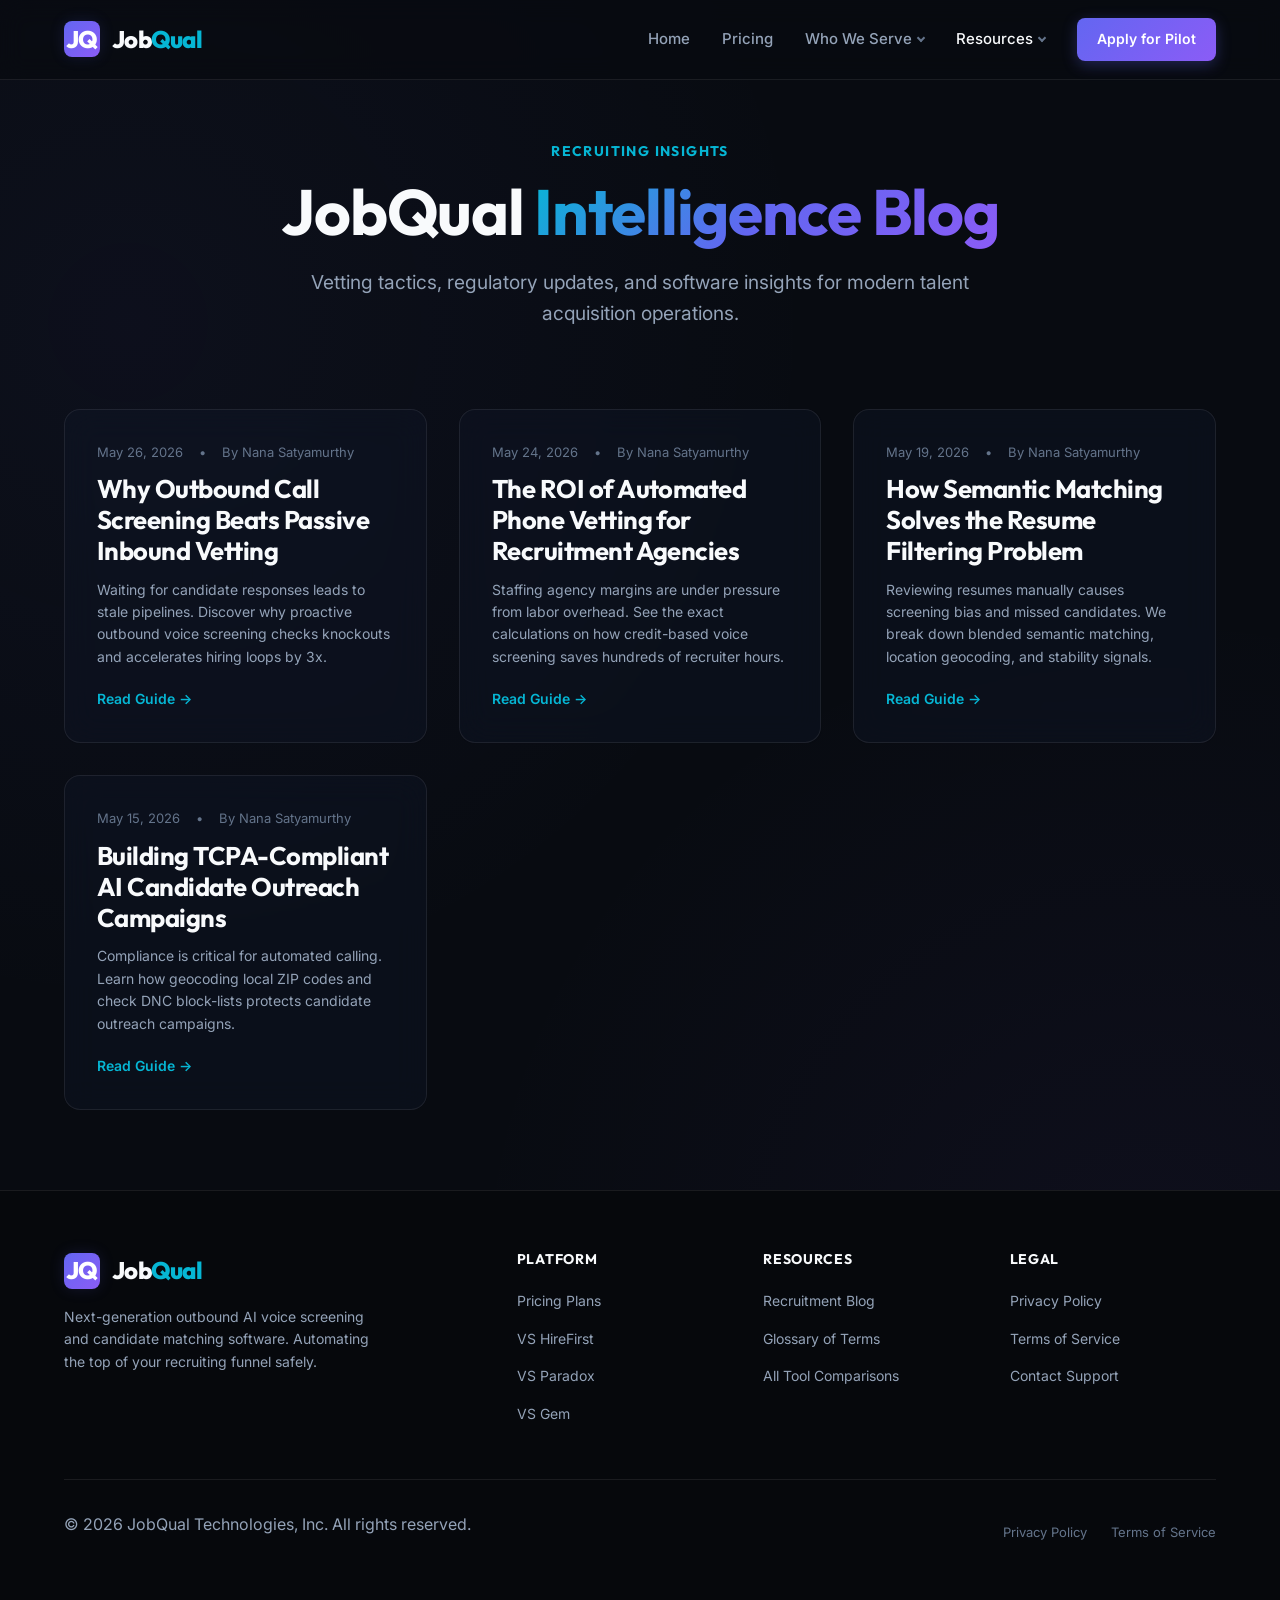
==== blog/index.html @ a3e8995c "Initial commit of JobQual landing page" ====
<!DOCTYPE html>
<html lang="en">
<head>
    <meta charset="UTF-8">
    <meta name="viewport" content="width=device-width, initial-scale=1.0">
    <title>AI Recruitment Blog & Guides | JobQual</title>
    <meta name="description" content="Guides and research on AI recruiting, outbound candidate phone screening, compliance rules, and automated integration methods.">
    <meta name="robots" content="index, follow">
    <link rel="canonical" href="https://jobqual.ai/blog/">
    <link rel="icon" type="image/png" href="/assets/favicon.png">
    <link rel="preconnect" href="https://fonts.googleapis.com">
    <link rel="preconnect" href="https://fonts.gstatic.com" crossorigin>
    <link rel="stylesheet" href="/assets/site.css">
</head>
<body>

<nav>
    <div class="container nav-content">
        <a href="/" class="nav-logo">
            <div class="logo-icon">JQ</div>
            <div class="logo-text">Job<span>Qual</span></div>
        </a>
        <input type="checkbox" id="nav-toggle" class="nav-toggle">
        <label for="nav-toggle" class="nav-toggle-label">
            <span></span>
            <span></span>
            <span></span>
        </label>
        <div class="nav-links">
            <a href="/" class="nav-link">Home</a>
            <a href="/pricing.html" class="nav-link">Pricing</a>
            <div class="nav-dropdown">
                <span class="nav-link dropdown-trigger">Who We Serve</span>
                <div class="dropdown-content">
                    <a href="/blog/the-roi-of-automated-phone-screening-for-recruiting-agencies.html">Recruiting Agencies</a>
                    <a href="/compare/jobqual-vs-hirefirst.html">Corporate Talent Acquisition</a>
                    <a href="/compare/jobqual-vs-gem.html">High-Growth Startups</a>
                </div>
            </div>
            <div class="nav-dropdown">
                <span class="nav-link active dropdown-trigger">Resources</span>
                <div class="dropdown-content">
                    <a href="/blog/">Blog & Guides</a>
                    <a href="/glossary/">Glossary</a>
                    <a href="/compare/">Compare Tools</a>
                </div>
            </div>
            <a href="/#pilot-cta" class="nav-cta">Apply for Pilot</a>
        </div>
    </div>
</nav>

<header class="page-hero">
    <div class="container">
        <div class="section-tag">Recruiting Insights</div>
        <h1>JobQual <span class="highlight">Intelligence Blog</span></h1>
        <p class="lede" style="margin: 16px auto 0 auto;">Vetting tactics, regulatory updates, and software insights for modern talent acquisition operations.</p>
    </div>
</header>

<section class="section" style="padding-top: 0;">
    <div class="container">
        <div class="blog-grid">
            <!-- Post 1 -->
            <div class="glass-panel blog-card">
                <div class="blog-meta">
                    <span>May 26, 2026</span>
                    <span>•</span>
                    <span>By Nana Satyamurthy</span>
                </div>
                <h3>Why Outbound Call Screening Beats Passive Inbound Vetting</h3>
                <p style="font-size: 14px; margin-bottom: 20px;">Waiting for candidate responses leads to stale pipelines. Discover why proactive outbound voice screening checks knockouts and accelerates hiring loops by 3x.</p>
                <a href="/blog/why-outbound-call-screening-beats-inbound-vetting.html" class="blog-read-more">Read Guide &rarr;</a>
            </div>

            <!-- Post 2 -->
            <div class="glass-panel blog-card">
                <div class="blog-meta">
                    <span>May 24, 2026</span>
                    <span>•</span>
                    <span>By Nana Satyamurthy</span>
                </div>
                <h3>The ROI of Automated Phone Vetting for Recruitment Agencies</h3>
                <p style="font-size: 14px; margin-bottom: 20px;">Staffing agency margins are under pressure from labor overhead. See the exact calculations on how credit-based voice screening saves hundreds of recruiter hours.</p>
                <a href="/blog/the-roi-of-automated-phone-screening-for-recruiting-agencies.html" class="blog-read-more">Read Guide &rarr;</a>
            </div>

            <!-- Post 3 -->
            <div class="glass-panel blog-card">
                <div class="blog-meta">
                    <span>May 19, 2026</span>
                    <span>•</span>
                    <span>By Nana Satyamurthy</span>
                </div>
                <h3>How Semantic Matching Solves the Resume Filtering Problem</h3>
                <p style="font-size: 14px; margin-bottom: 20px;">Reviewing resumes manually causes screening bias and missed candidates. We break down blended semantic matching, location geocoding, and stability signals.</p>
                <a href="/blog/how-semantic-matching-solves-the-resume-filtering-problem.html" class="blog-read-more">Read Guide &rarr;</a>
            </div>

            <!-- Post 4 -->
            <div class="glass-panel blog-card">
                <div class="blog-meta">
                    <span>May 15, 2026</span>
                    <span>•</span>
                    <span>By Nana Satyamurthy</span>
                </div>
                <h3>Building TCPA-Compliant AI Candidate Outreach Campaigns</h3>
                <p style="font-size: 14px; margin-bottom: 20px;">Compliance is critical for automated calling. Learn how geocoding local ZIP codes and check DNC block-lists protects candidate outreach campaigns.</p>
                <a href="/blog/building-tcpa-compliant-ai-outreach-campaigns.html" class="blog-read-more">Read Guide &rarr;</a>
            </div>
        </div>
    </div>
</section>

<!-- Footer -->
<footer class="site-footer">
    <div class="container">
        <div class="footer-grid">
            <div class="footer-logo-area">
                <a href="/" class="nav-logo">
                    <div class="logo-icon">JQ</div>
                    <div class="logo-text" style="color: var(--text-primary);">Job<span>Qual</span></div>
                </a>
                <p class="footer-desc">Next-generation outbound AI voice screening and candidate matching software. Automating the top of your recruiting funnel safely.</p>
            </div>
            <div class="footer-col">
                <h4>Platform</h4>
                <ul>
                    <li><a href="/pricing.html">Pricing Plans</a></li>
                    <li><a href="/compare/jobqual-vs-hirefirst.html">VS HireFirst</a></li>
                    <li><a href="/compare/jobqual-vs-paradox.html">VS Paradox</a></li>
                    <li><a href="/compare/jobqual-vs-gem.html">VS Gem</a></li>
                </ul>
            </div>
            <div class="footer-col">
                <h4>Resources</h4>
                <ul>
                    <li><a href="/blog/">Recruitment Blog</a></li>
                    <li><a href="/glossary/">Glossary of Terms</a></li>
                    <li><a href="/compare/">All Tool Comparisons</a></li>
                </ul>
            </div>
            <div class="footer-col">
                <h4>Legal</h4>
                <ul>
                    <li><a href="/privacy.html">Privacy Policy</a></li>
                    <li><a href="/terms.html">Terms of Service</a></li>
                    <li><a href="mailto:info@jobqual.ai">Contact Support</a></li>
                </ul>
            </div>
        </div>
        <div class="footer-bottom">
            <p>&copy; 2026 JobQual Technologies, Inc. All rights reserved.</p>
            <div class="footer-bottom-links">
                <a href="/privacy.html">Privacy Policy</a>
                <a href="/terms.html">Terms of Service</a>
            </div>
        </div>
    </div>
</footer>

<script src="/assets/site.js"></script>
</body>
</html>
---- assets/site.css ----
/* ==========================================================================
   JOBQUAL DESIGN SYSTEM & CORE STYLESHEET
   Aesthetics: Deep Obsidian, Cyber Purple/Indigo & Neon Teal Accents
   ========================================================================== */

@import url('https://fonts.googleapis.com/css2?family=Inter:wght@400;500;600&family=Outfit:wght@600;700;800&display=swap');

:root {
    /* Color Palette */
    --bg-obsidian: #080b11;
    --bg-obsidian-alt: #0e131f;
    --bg-card: rgba(17, 24, 39, 0.7);
    --bg-glass: rgba(15, 23, 42, 0.4);
    
    --accent-indigo: #6366f1;
    --accent-violet: #8b5cf6;
    --accent-teal: #06b6d4;
    --accent-pink: #ec4899;
    
    --accent-indigo-glow: rgba(99, 102, 241, 0.15);
    --accent-violet-glow: rgba(168, 85, 247, 0.15);
    --accent-teal-glow: rgba(6, 182, 212, 0.15);
    
    --text-primary: #f8fafc;
    --text-secondary: #94a3b8;
    --text-muted: #64748b;
    
    --border-glass: rgba(255, 255, 255, 0.08);
    --border-glow: rgba(139, 92, 246, 0.2);
    --border-glow-hover: rgba(6, 182, 212, 0.4);
    
    /* Fonts */
    --font-sans: 'Inter', -apple-system, BlinkMacSystemFont, 'Segoe UI', Roboto, sans-serif;
    --font-display: 'Outfit', sans-serif;
    
    /* Layout */
    --container-max: 1200px;
    --nav-height: 80px;
    --transition-smooth: all 0.3s cubic-bezier(0.4, 0, 0.2, 1);
}

/* Reset & Base */
*, *::before, *::after {
    box-sizing: border-box;
    margin: 0;
    padding: 0;
}

html {
    scroll-behavior: smooth;
    background-color: var(--bg-obsidian);
    color: var(--text-primary);
    font-family: var(--font-sans);
    line-height: 1.6;
    -webkit-font-smoothing: antialiased;
}

body {
    overflow-x: hidden;
    position: relative;
    background: radial-gradient(circle at 10% 20%, rgba(99, 102, 241, 0.05) 0%, transparent 40%),
                radial-gradient(circle at 90% 80%, rgba(139, 92, 246, 0.05) 0%, transparent 40%);
}

.container {
    width: 100%;
    max-width: var(--container-max);
    margin: 0 auto;
    padding: 0 24px;
}

/* Typography */
h1, h2, h3, h4, h5, h6 {
    font-family: var(--font-display);
    font-weight: 700;
    line-height: 1.2;
    letter-spacing: -0.02em;
    color: var(--text-primary);
}

h1 { font-size: clamp(2.5rem, 5vw, 4rem); }
h2 { font-size: clamp(2rem, 3.5vw, 2.75rem); margin-bottom: 24px; }
h3 { font-size: clamp(1.25rem, 2vw, 1.75rem); }

p {
    color: var(--text-secondary);
    font-size: 16px;
    margin-bottom: 16px;
}

a {
    color: inherit;
    text-decoration: none;
    transition: var(--transition-smooth);
}

.highlight {
    background: linear-gradient(135deg, var(--accent-teal) 0%, var(--accent-indigo) 50%, var(--accent-violet) 100%);
    -webkit-background-clip: text;
    -webkit-text-fill-color: transparent;
    display: inline-block;
}

.lede {
    font-size: clamp(1.1rem, 1.5vw, 1.35rem);
    color: var(--text-secondary);
    max-width: 700px;
    margin-bottom: 32px;
}

/* Glassmorphism Classes */
.glass-panel {
    background: var(--bg-glass);
    backdrop-filter: blur(16px);
    -webkit-backdrop-filter: blur(16px);
    border: 1px solid var(--border-glass);
    border-radius: 16px;
    padding: 32px;
    transition: var(--transition-smooth);
}

.glass-panel:hover {
    border-color: var(--border-glow);
    box-shadow: 0 10px 30px -10px var(--accent-violet-glow);
}

/* Header & Navigation */
nav {
    position: fixed;
    top: 0;
    left: 0;
    width: 100%;
    height: var(--nav-height);
    background: rgba(8, 11, 17, 0.7);
    backdrop-filter: blur(12px);
    -webkit-backdrop-filter: blur(12px);
    border-bottom: 1px solid var(--border-glass);
    z-index: 1000;
    transition: var(--transition-smooth);
}

nav.scrolled {
    height: 70px;
    background: rgba(8, 11, 17, 0.9);
}

.nav-content {
    display: flex;
    justify-content: space-between;
    align-items: center;
    height: 100%;
}

.nav-logo {
    display: flex;
    align-items: center;
    gap: 12px;
    font-family: var(--font-display);
    font-size: 24px;
    font-weight: 800;
    letter-spacing: -0.03em;
}

.logo-icon {
    width: 36px;
    height: 36px;
    background: linear-gradient(135deg, var(--accent-indigo) 0%, var(--accent-violet) 100%);
    border-radius: 8px;
    display: flex;
    align-items: center;
    justify-content: center;
    font-weight: 800;
    color: white;
    box-shadow: 0 0 15px var(--accent-indigo-glow);
}

.logo-text span {
    color: var(--accent-teal);
}

.nav-links {
    display: flex;
    align-items: center;
    gap: 32px;
}

.nav-link {
    font-size: 15px;
    font-weight: 500;
    color: var(--text-secondary);
}

.nav-link:hover, .nav-link.active {
    color: var(--text-primary);
}

.nav-dropdown {
    position: relative;
}

.dropdown-trigger {
    display: flex;
    align-items: center;
    gap: 6px;
    cursor: pointer;
}

.dropdown-trigger::after {
    content: '';
    display: inline-block;
    width: 6px;
    height: 6px;
    border-right: 2px solid var(--text-muted);
    border-bottom: 2px solid var(--text-muted);
    transform: rotate(45deg);
    margin-bottom: 3px;
    transition: var(--transition-smooth);
}

.nav-dropdown:hover .dropdown-trigger::after {
    transform: rotate(-135deg);
    margin-bottom: -1px;
}

.dropdown-content {
    position: absolute;
    top: calc(100% + 15px);
    left: 50%;
    transform: translateX(-50%) translateY(10px);
    width: 220px;
    background: var(--bg-obsidian-alt);
    border: 1px solid var(--border-glass);
    border-radius: 12px;
    padding: 8px;
    box-shadow: 0 10px 25px rgba(0,0,0,0.5);
    opacity: 0;
    pointer-events: none;
    transition: var(--transition-smooth);
}

.nav-dropdown:hover .dropdown-content {
    opacity: 1;
    pointer-events: auto;
    transform: translateX(-50%) translateY(0);
}

.dropdown-content a {
    display: block;
    padding: 10px 16px;
    font-size: 14px;
    color: var(--text-secondary);
    border-radius: 8px;
}

.dropdown-content a:hover {
    background: rgba(255,255,255,0.05);
    color: var(--text-primary);
}

.nav-cta {
    background: linear-gradient(135deg, var(--accent-indigo) 0%, var(--accent-violet) 100%);
    color: white;
    padding: 10px 20px;
    border-radius: 8px;
    font-weight: 600;
    font-size: 14px;
    box-shadow: 0 4px 15px rgba(99, 102, 241, 0.3);
}

.nav-cta:hover {
    box-shadow: 0 6px 20px rgba(99, 102, 241, 0.5);
    transform: translateY(-1px);
}

/* Mobile Hamburger Menu */
.nav-toggle {
    display: none;
}

.nav-toggle-label {
    display: none;
    flex-direction: column;
    justify-content: space-between;
    width: 24px;
    height: 18px;
    cursor: pointer;
    z-index: 1001;
}

.nav-toggle-label span {
    display: block;
    height: 2px;
    width: 100%;
    background-color: var(--text-primary);
    border-radius: 2px;
    transition: var(--transition-smooth);
}

/* Page Hero */
.page-hero {
    padding-top: calc(var(--nav-height) + 60px);
    padding-bottom: 80px;
    position: relative;
    text-align: center;
}

/* Buttons */
.btn {
    display: inline-flex;
    align-items: center;
    justify-content: center;
    padding: 14px 28px;
    font-weight: 600;
    font-size: 16px;
    border-radius: 8px;
    cursor: pointer;
    transition: var(--transition-smooth);
    border: none;
    outline: none;
}

.btn-primary {
    background: linear-gradient(135deg, var(--accent-indigo) 0%, var(--accent-violet) 100%);
    color: white;
    box-shadow: 0 4px 20px rgba(139, 92, 246, 0.35);
}

.btn-primary:hover {
    transform: translateY(-2px);
    box-shadow: 0 6px 25px rgba(139, 92, 246, 0.55);
}

.btn-secondary {
    background: var(--bg-glass);
    color: var(--text-primary);
    border: 1px solid var(--border-glass);
}

.btn-secondary:hover {
    background: rgba(255, 255, 255, 0.05);
    border-color: var(--text-secondary);
    transform: translateY(-2px);
}

/* Section Templates */
.section {
    padding: 80px 0;
    position: relative;
}

.section.alt {
    background-color: var(--bg-obsidian-alt);
}

.section-header {
    text-align: center;
    max-width: 700px;
    margin: 0 auto 56px auto;
}

.section-tag {
    font-family: var(--font-display);
    font-size: 14px;
    font-weight: 700;
    letter-spacing: 0.1em;
    text-transform: uppercase;
    color: var(--accent-teal);
    margin-bottom: 12px;
}

/* Feature Grid */
.grid-3 {
    display: grid;
    grid-template-columns: repeat(auto-fit, minmax(320px, 1fr));
    gap: 32px;
}

.feature-card {
    position: relative;
    overflow: hidden;
}

.feature-icon {
    width: 48px;
    height: 48px;
    background: rgba(99, 102, 241, 0.1);
    border: 1px solid rgba(99, 102, 241, 0.2);
    color: var(--accent-indigo);
    border-radius: 12px;
    display: flex;
    align-items: center;
    justify-content: center;
    font-size: 20px;
    margin-bottom: 24px;
}

.feature-card:hover .feature-icon {
    background: var(--accent-indigo);
    color: white;
    box-shadow: 0 0 15px var(--accent-indigo-glow);
}

/* Voice Wave Animation */
.voice-wave {
    display: flex;
    align-items: center;
    justify-content: center;
    gap: 4px;
    height: 60px;
    margin: 20px 0;
}

.wave-bar {
    width: 4px;
    height: 10px;
    background: linear-gradient(to top, var(--accent-teal) 0%, var(--accent-indigo) 100%);
    border-radius: 2px;
}

.voice-wave.active .wave-bar {
    animation: wavePulse 1.2s ease-in-out infinite alternate;
}

.voice-wave.active .wave-bar:nth-child(2) { animation-delay: 0.1s; }
.voice-wave.active .wave-bar:nth-child(3) { animation-delay: 0.25s; }
.voice-wave.active .wave-bar:nth-child(4) { animation-delay: 0.4s; }
.voice-wave.active .wave-bar:nth-child(5) { animation-delay: 0.15s; }
.voice-wave.active .wave-bar:nth-child(6) { animation-delay: 0.3s; }
.voice-wave.active .wave-bar:nth-child(7) { animation-delay: 0.5s; }
.voice-wave.active .wave-bar:nth-child(8) { animation-delay: 0.2s; }
.voice-wave.active .wave-bar:nth-child(9) { animation-delay: 0.35s; }
.voice-wave.active .wave-bar:nth-child(10) { animation-delay: 0.1s; }

@keyframes wavePulse {
    0% { height: 10px; }
    100% { height: 50px; }
}

/* Call Simulator Widget */
.call-simulator {
    max-width: 500px;
    margin: 40px auto 0 auto;
}

.simulator-header {
    display: flex;
    align-items: center;
    justify-content: space-between;
    border-bottom: 1px solid var(--border-glass);
    padding-bottom: 16px;
    margin-bottom: 20px;
}

.sim-status {
    display: flex;
    align-items: center;
    gap: 8px;
    font-size: 13px;
    font-weight: 500;
}

.status-dot {
    width: 8px;
    height: 8px;
    border-radius: 50%;
    background-color: var(--text-muted);
}

.status-dot.active {
    background-color: #10b981;
    box-shadow: 0 0 10px rgba(16, 185, 129, 0.7);
    animation: pulseGlow 1.5s infinite alternate;
}

@keyframes pulseGlow {
    0% { opacity: 0.5; }
    100% { opacity: 1; }
}

.sim-body {
    min-height: 180px;
    display: flex;
    flex-direction: column;
    justify-content: center;
}

.sim-dialogue {
    font-size: 15px;
    margin-bottom: 16px;
    padding: 12px 16px;
    border-radius: 12px;
    max-width: 85%;
    opacity: 0;
    transform: translateY(10px);
    transition: all 0.4s ease;
}

.sim-dialogue.visible {
    opacity: 1;
    transform: translateY(0);
}

.dialogue-agent {
    background: rgba(99, 102, 241, 0.15);
    border: 1px solid rgba(99, 102, 241, 0.25);
    align-self: flex-start;
}

.dialogue-candidate {
    background: rgba(255, 255, 255, 0.05);
    border: 1px solid var(--border-glass);
    align-self: flex-end;
}

.sim-scorecard-preview {
    margin-top: 20px;
    border-top: 1px dashed var(--border-glass);
    padding-top: 20px;
    opacity: 0;
    transition: all 0.5s ease;
}

.sim-scorecard-preview.visible {
    opacity: 1;
}

.scorecard-header {
    display: flex;
    justify-content: space-between;
    align-items: center;
    margin-bottom: 12px;
}

.fitment-score {
    font-family: var(--font-display);
    font-size: 24px;
    font-weight: 800;
    color: var(--accent-teal);
}

.recruiter-pill {
    font-size: 12px;
    padding: 4px 10px;
    border-radius: 20px;
    font-weight: 600;
}

.pill-qualified {
    background: rgba(16, 185, 129, 0.15);
    color: #10b981;
    border: 1px solid rgba(16, 185, 129, 0.3);
}

/* Recruiter Dashboard Preview Component */
.dashboard-preview {
    border-radius: 16px;
    border: 1px solid var(--border-glass);
    background: linear-gradient(185deg, rgba(15, 23, 42, 0.9) 0%, rgba(8, 11, 17, 0.95) 100%);
    box-shadow: 0 25px 50px -12px rgba(0, 0, 0, 0.8);
    overflow: hidden;
}

.dash-nav {
    background: rgba(255,255,255,0.02);
    padding: 16px 24px;
    border-bottom: 1px solid var(--border-glass);
    display: flex;
    align-items: center;
    justify-content: space-between;
}

.dash-title {
    font-size: 15px;
    font-weight: 600;
    display: flex;
    align-items: center;
    gap: 8px;
}

.dash-grid {
    display: grid;
    grid-template-columns: 320px 1fr;
}

.dash-sidebar {
    border-right: 1px solid var(--border-glass);
    padding: 20px;
    height: 480px;
    overflow-y: auto;
}

.candidate-item {
    padding: 12px;
    border-radius: 8px;
    margin-bottom: 12px;
    cursor: pointer;
    transition: var(--transition-smooth);
    border: 1px solid transparent;
}

.candidate-item.active {
    background: rgba(99, 102, 241, 0.1);
    border-color: rgba(99, 102, 241, 0.25);
}

.candidate-item:hover:not(.active) {
    background: rgba(255,255,255,0.02);
}

.candidate-meta {
    display: flex;
    justify-content: space-between;
    align-items: center;
    margin-top: 6px;
}

.dash-main {
    padding: 24px;
    height: 480px;
    overflow-y: auto;
}

.score-badge {
    width: 60px;
    height: 60px;
    border-radius: 50%;
    border: 4px solid var(--accent-indigo);
    display: flex;
    align-items: center;
    justify-content: center;
    font-family: var(--font-display);
    font-size: 18px;
    font-weight: 800;
}

.knockout-grid {
    display: grid;
    grid-template-columns: repeat(auto-fit, minmax(200px, 1fr));
    gap: 16px;
    margin-bottom: 24px;
}

.knockout-card {
    background: rgba(255,255,255,0.02);
    border: 1px solid var(--border-glass);
    border-radius: 8px;
    padding: 12px 16px;
    display: flex;
    align-items: center;
    gap: 12px;
}

.knockout-pass { color: #10b981; }
.knockout-fail { color: var(--accent-pink); }

/* Prose Table (GEO/SEO style) */
.prose-table {
    width: 100%;
    border-collapse: collapse;
    margin: 32px 0;
    font-size: 15px;
    text-align: left;
    border-radius: 12px;
    overflow: hidden;
    border: 1px solid var(--border-glass);
}

.prose-table th, .prose-table td {
    padding: 16px 20px;
    border-bottom: 1px solid var(--border-glass);
}

.prose-table th {
    background: rgba(255, 255, 255, 0.03);
    font-family: var(--font-display);
    font-weight: 700;
    color: var(--text-primary);
}

.prose-table tr:last-child td {
    border-bottom: none;
}

.prose-table tr:hover td {
    background: rgba(255, 255, 255, 0.01);
}

.prose-table td:nth-child(2) {
    font-weight: 600;
    color: var(--text-primary);
    background: rgba(99, 102, 241, 0.02);
}

/* TLDR Box */
.tldr {
    background: rgba(6, 182, 212, 0.05);
    border-left: 4px solid var(--accent-teal);
    border-radius: 0 12px 12px 0;
    padding: 24px;
    margin-bottom: 40px;
    font-size: 16px;
}

/* ROI Calculator Slider Component */
.roi-calculator {
    max-width: 600px;
    margin: 40px auto;
}

.calc-slider-group {
    margin-bottom: 32px;
}

.calc-label-group {
    display: flex;
    justify-content: space-between;
    font-size: 15px;
    font-weight: 600;
    margin-bottom: 12px;
}

.calc-slider {
    -webkit-appearance: none;
    appearance: none;
    width: 100%;
    height: 6px;
    background: var(--border-glass);
    border-radius: 3px;
    outline: none;
}

.calc-slider::-webkit-slider-thumb {
    -webkit-appearance: none;
    appearance: none;
    width: 20px;
    height: 20px;
    border-radius: 50%;
    background: var(--accent-teal);
    cursor: pointer;
    box-shadow: 0 0 10px var(--accent-teal);
    transition: var(--transition-smooth);
}

.calc-slider::-webkit-slider-thumb:hover {
    transform: scale(1.2);
}

.calc-results-grid {
    display: grid;
    grid-template-columns: 1fr 1fr;
    gap: 20px;
    margin-top: 24px;
}

.calc-result-box {
    background: rgba(255, 255, 255, 0.02);
    border: 1px solid var(--border-glass);
    border-radius: 12px;
    padding: 20px;
    text-align: center;
}

.result-val {
    font-family: var(--font-display);
    font-size: 32px;
    font-weight: 800;
    color: var(--accent-indigo);
    margin-bottom: 4px;
}

/* Pricing Cards */
.pricing-grid {
    display: grid;
    grid-template-columns: repeat(auto-fit, minmax(320px, 1fr));
    gap: 32px;
    margin-bottom: 56px;
}

.pricing-card {
    position: relative;
    overflow: hidden;
}

.pricing-card.featured {
    border-color: var(--accent-indigo);
    box-shadow: 0 15px 35px -10px var(--accent-indigo-glow);
}

.card-badge {
    position: absolute;
    top: 15px;
    right: -30px;
    background: linear-gradient(135deg, var(--accent-teal) 0%, var(--accent-indigo) 100%);
    color: white;
    font-size: 11px;
    font-weight: 700;
    padding: 6px 36px;
    transform: rotate(45deg);
    text-transform: uppercase;
}

.plan-name {
    font-size: 20px;
    margin-bottom: 12px;
}

.plan-price {
    font-family: var(--font-display);
    font-size: 48px;
    font-weight: 800;
    color: var(--text-primary);
    margin-bottom: 24px;
    display: flex;
    align-items: baseline;
}

.plan-price span {
    font-size: 16px;
    font-weight: 400;
    color: var(--text-secondary);
    margin-left: 4px;
}

.plan-features {
    list-style: none;
    margin-top: 32px;
    border-top: 1px solid var(--border-glass);
    padding-top: 24px;
}

.plan-features li {
    font-size: 15px;
    color: var(--text-secondary);
    margin-bottom: 12px;
    display: flex;
    align-items: center;
    gap: 10px;
}

.plan-features li::before {
    content: '\2713';
    color: var(--accent-teal);
    font-weight: bold;
}

/* CTA Area */
.cta-section {
    text-align: center;
    padding: 100px 0;
    background: linear-gradient(180deg, transparent 0%, var(--bg-obsidian-alt) 100%);
}

.cta-box {
    max-width: 800px;
    margin: 0 auto;
}

/* Forms & Pilot Form */
.pilot-form {
    max-width: 600px;
    margin: 0 auto;
}

.form-group {
    margin-bottom: 24px;
    text-align: left;
}

.form-row {
    display: grid;
    grid-template-columns: 1fr 1fr;
    gap: 20px;
}

.form-label {
    display: block;
    font-size: 14px;
    font-weight: 600;
    margin-bottom: 8px;
    color: var(--text-primary);
}

.form-input {
    width: 100%;
    padding: 14px 18px;
    background: rgba(255,255,255,0.03);
    border: 1px solid var(--border-glass);
    border-radius: 8px;
    color: var(--text-primary);
    font-family: var(--font-sans);
    font-size: 15px;
    transition: var(--transition-smooth);
}

.form-input:focus {
    outline: none;
    border-color: var(--accent-indigo);
    background: rgba(255,255,255,0.05);
    box-shadow: 0 0 10px var(--accent-indigo-glow);
}

.form-checkbox-group {
    display: flex;
    flex-direction: column;
    gap: 12px;
    margin-top: 8px;
}

.checkbox-label {
    display: flex;
    align-items: flex-start;
    gap: 12px;
    font-size: 14px;
    color: var(--text-secondary);
    cursor: pointer;
}

.checkbox-label input {
    margin-top: 4px;
    accent-color: var(--accent-indigo);
}

/* FAQ Details/Summary Component */
.faq-list {
    max-width: 800px;
    margin: 0 auto;
}

.faq-list details {
    background: var(--bg-glass);
    border: 1px solid var(--border-glass);
    border-radius: 12px;
    margin-bottom: 16px;
    overflow: hidden;
    transition: var(--transition-smooth);
}

.faq-list details[open] {
    border-color: var(--border-glow);
}

.faq-list summary {
    padding: 20px 24px;
    font-family: var(--font-display);
    font-size: 18px;
    font-weight: 700;
    cursor: pointer;
    list-style: none;
    display: flex;
    justify-content: space-between;
    align-items: center;
}

.faq-list summary::-webkit-details-marker {
    display: none;
}

.faq-list summary::after {
    content: '+';
    font-size: 24px;
    font-weight: 400;
    color: var(--text-muted);
    transition: var(--transition-smooth);
}

.faq-list details[open] summary::after {
    transform: rotate(45deg);
    color: var(--accent-teal);
}

.faq-list details p {
    padding: 0 24px 20px 24px;
    color: var(--text-secondary);
}

/* Glossary Hub & Item Lists */
.glossary-hub-grid {
    display: grid;
    grid-template-columns: repeat(auto-fill, minmax(280px, 1fr));
    gap: 20px;
    margin-top: 40px;
}

.glossary-card {
    padding: 24px;
}

.glossary-card h3 {
    margin-bottom: 8px;
}

/* Blog List styles */
.blog-grid {
    display: grid;
    grid-template-columns: repeat(auto-fit, minmax(320px, 1fr));
    gap: 32px;
}

.blog-card {
    display: flex;
    flex-direction: column;
    height: 100%;
}

.blog-meta {
    display: flex;
    gap: 16px;
    font-size: 13px;
    color: var(--text-muted);
    margin-bottom: 12px;
}

.blog-card h3 {
    margin-bottom: 12px;
}

.blog-read-more {
    margin-top: auto;
    display: inline-flex;
    align-items: center;
    gap: 6px;
    font-weight: 600;
    font-size: 14px;
    color: var(--accent-teal);
}

.blog-read-more:hover {
    color: var(--text-primary);
}

/* Footer */
.site-footer {
    border-top: 1px solid var(--border-glass);
    padding: 60px 0;
    background: #06080c;
}

.footer-grid {
    display: grid;
    grid-template-columns: 2fr 1fr 1fr 1fr;
    gap: 40px;
    margin-bottom: 40px;
}

.footer-logo-area {
    max-width: 320px;
}

.footer-desc {
    font-size: 14px;
    margin-top: 16px;
}

.footer-col h4 {
    font-size: 14px;
    font-weight: 700;
    text-transform: uppercase;
    letter-spacing: 0.05em;
    color: var(--text-primary);
    margin-bottom: 20px;
}

.footer-col ul {
    list-style: none;
}

.footer-col ul li {
    margin-bottom: 12px;
}

.footer-col ul li a {
    font-size: 14px;
    color: var(--text-secondary);
}

.footer-col ul li a:hover {
    color: var(--text-primary);
}

.footer-bottom {
    border-top: 1px solid var(--border-glass);
    padding-top: 32px;
    display: flex;
    justify-content: space-between;
    align-items: center;
    font-size: 13px;
    color: var(--text-muted);
}

.footer-bottom-links {
    display: flex;
    gap: 24px;
}

/* Responsive Overrides */
@media (max-width: 992px) {
    .footer-grid {
        grid-template-columns: 1fr 1fr;
    }
    
    .dash-grid {
        grid-template-columns: 1fr;
    }
    
    .dash-sidebar {
        height: 200px;
        border-right: none;
        border-bottom: 1px solid var(--border-glass);
    }
    
    .dash-main {
        height: 380px;
    }
}

@media (max-width: 768px) {
    :root {
        --nav-height: 70px;
    }
    
    nav {
        background: var(--bg-obsidian);
    }
    
    .nav-toggle-label {
        display: flex;
    }
    
    .nav-links {
        position: fixed;
        top: var(--nav-height);
        left: 0;
        width: 100%;
        height: calc(100vh - var(--nav-height));
        background: var(--bg-obsidian);
        border-top: 1px solid var(--border-glass);
        flex-direction: column;
        align-items: flex-start;
        padding: 40px;
        gap: 24px;
        transform: translateX(-100%);
        transition: var(--transition-smooth);
        overflow-y: auto;
    }
    
    .nav-links .nav-cta {
        width: 100%;
        text-align: center;
        margin-top: 16px;
    }
    
    .nav-toggle:checked ~ .nav-links {
        transform: translateX(0);
    }
    
    .nav-toggle:checked ~ .nav-toggle-label span:nth-child(1) {
        transform: translateY(8px) rotate(45deg);
    }
    
    .nav-toggle:checked ~ .nav-toggle-label span:nth-child(2) {
        opacity: 0;
    }
    
    .nav-toggle:checked ~ .nav-toggle-label span:nth-child(3) {
        transform: translateY(-8px) rotate(-45deg);
    }
    
    .nav-dropdown .dropdown-content {
        position: static;
        transform: none;
        width: 100%;
        opacity: 1;
        pointer-events: auto;
        box-shadow: none;
        border: none;
        background: transparent;
        padding-left: 16px;
        margin-top: 8px;
    }
    
    .nav-dropdown:hover .dropdown-content {
        transform: none;
    }
    
    .form-row {
        grid-template-columns: 1fr;
        gap: 0;
    }
    
    .footer-grid {
        grid-template-columns: 1fr;
        gap: 32px;
    }
    
    .calc-results-grid {
        grid-template-columns: 1fr;
    }
}
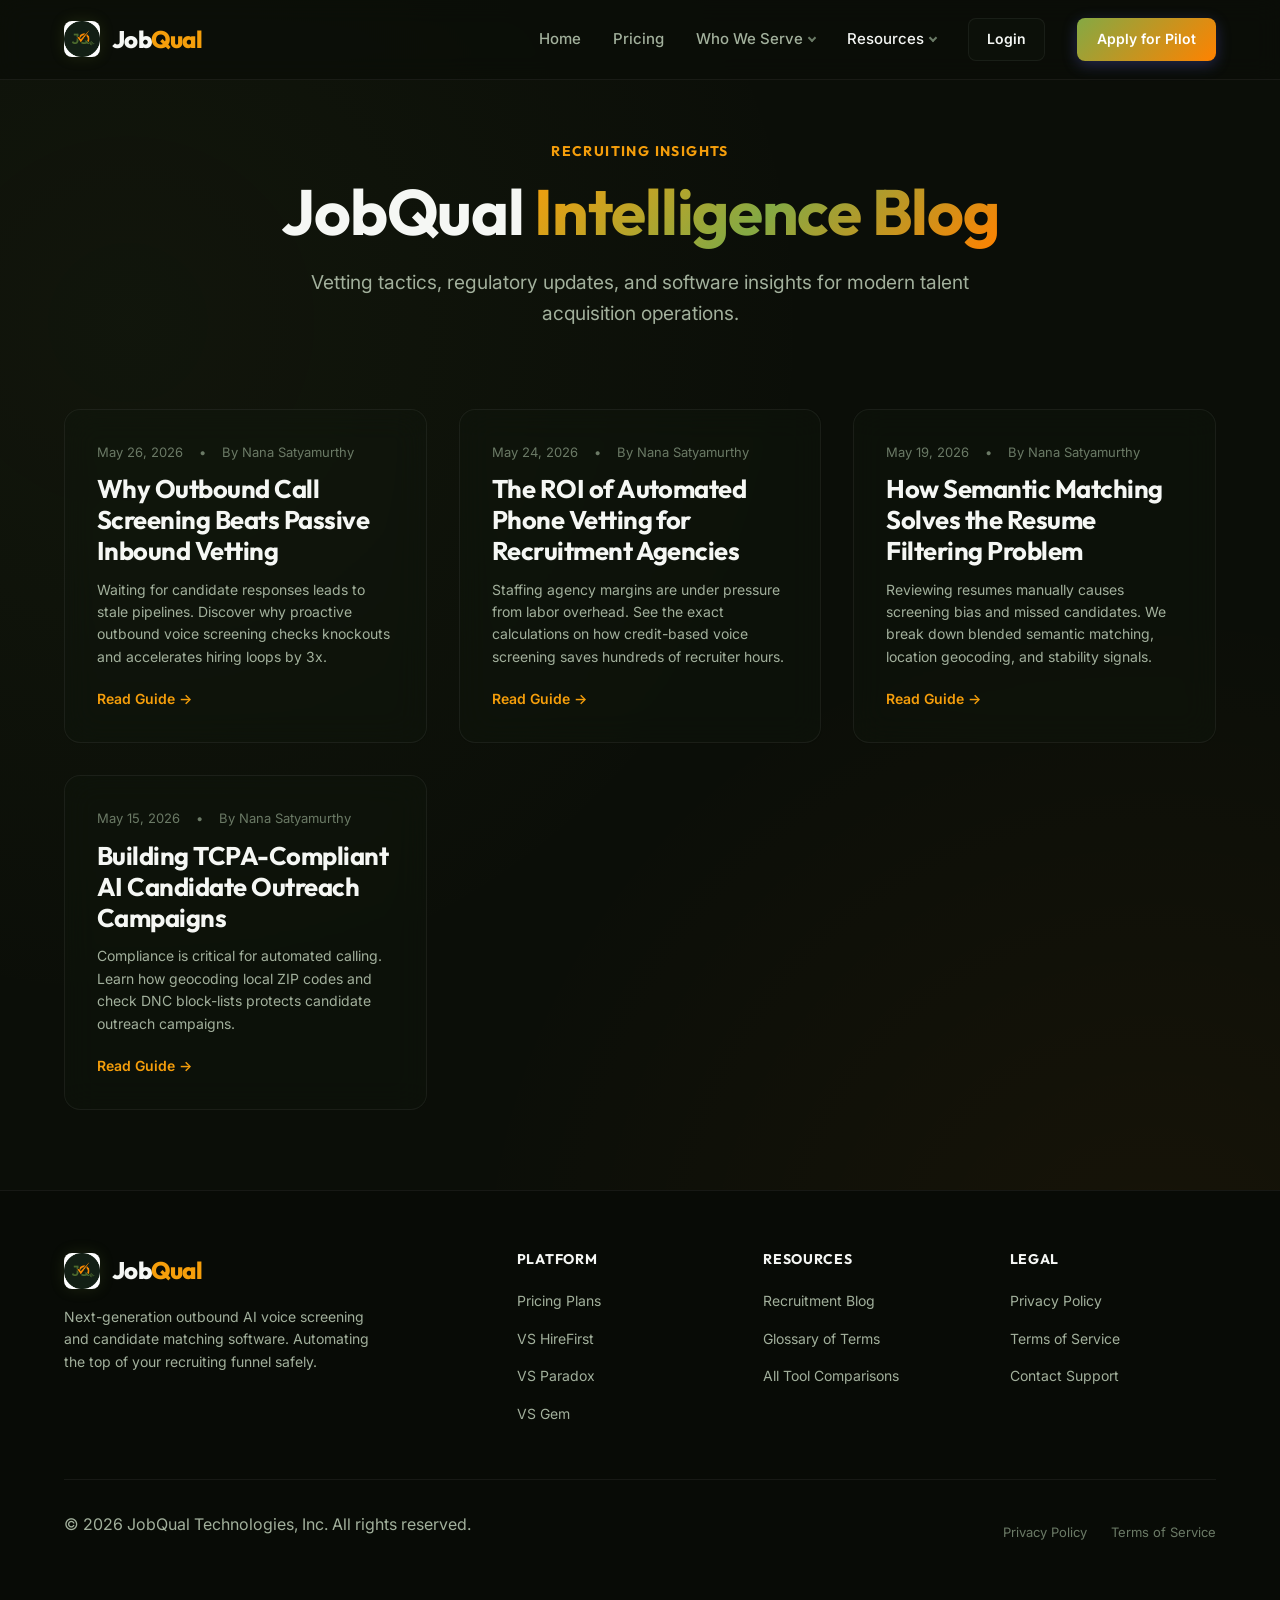
==== commit c9525181: "Add Login button to navigation bar and fix dropdown hover behavior" ====
--- a/blog/index.html
+++ b/blog/index.html
@@ -45,6 +45,7 @@
                     <a href="/compare/">Compare Tools</a>
                 </div>
             </div>
+            <a href="https://dash.jobqual.com" class="nav-login">Login</a>
             <a href="/#pilot-cta" class="nav-cta">Apply for Pilot</a>
         </div>
     </div>
--- a/assets/site.css
+++ b/assets/site.css
@@ -1,33 +1,33 @@
 /* ==========================================================================
    JOBQUAL DESIGN SYSTEM & CORE STYLESHEET
-   Aesthetics: Deep Obsidian, Cyber Purple/Indigo & Neon Teal Accents
+   Aesthetics: Modern Olive Green, Vols Orange & warm Gold Accents
    ========================================================================== */
 
 @import url('https://fonts.googleapis.com/css2?family=Inter:wght@400;500;600&family=Outfit:wght@600;700;800&display=swap');
 
 :root {
     /* Color Palette */
-    --bg-obsidian: #080b11;
-    --bg-obsidian-alt: #0e131f;
-    --bg-card: rgba(17, 24, 39, 0.7);
-    --bg-glass: rgba(15, 23, 42, 0.4);
-    
-    --accent-indigo: #6366f1;
-    --accent-violet: #8b5cf6;
-    --accent-teal: #06b6d4;
-    --accent-pink: #ec4899;
-    
-    --accent-indigo-glow: rgba(99, 102, 241, 0.15);
-    --accent-violet-glow: rgba(168, 85, 247, 0.15);
-    --accent-teal-glow: rgba(6, 182, 212, 0.15);
-    
-    --text-primary: #f8fafc;
-    --text-secondary: #94a3b8;
-    --text-muted: #64748b;
-    
-    --border-glass: rgba(255, 255, 255, 0.08);
-    --border-glow: rgba(139, 92, 246, 0.2);
-    --border-glow-hover: rgba(6, 182, 212, 0.4);
+    --bg-obsidian: #0b0e08;
+    --bg-obsidian-alt: #11160c;
+    --bg-card: rgba(20, 27, 16, 0.7);
+    --bg-glass: rgba(17, 24, 14, 0.4);
+    
+    --accent-indigo: #84a944;   /* Olive Green as primary */
+    --accent-violet: #ff8200;   /* Vols Orange as secondary */
+    --accent-teal: #f59e0b;     /* warm Gold as tertiary */
+    --accent-pink: #ef4444;     /* Red/Crimson alert */
+    
+    --accent-indigo-glow: rgba(132, 169, 68, 0.15);
+    --accent-violet-glow: rgba(255, 130, 0, 0.15);
+    --accent-teal-glow: rgba(245, 158, 11, 0.15);
+    
+    --text-primary: #f5f7f4;    /* sage-tinted off-white */
+    --text-secondary: #a2b09c;  /* sage gray */
+    --text-muted: #6b7a66;      /* muted sage */
+    
+    --border-glass: rgba(255, 255, 255, 0.06);
+    --border-glow: rgba(132, 169, 68, 0.25);
+    --border-glow-hover: rgba(255, 130, 0, 0.4);
     
     /* Fonts */
     --font-sans: 'Inter', -apple-system, BlinkMacSystemFont, 'Segoe UI', Roboto, sans-serif;
@@ -58,8 +58,8 @@
 body {
     overflow-x: hidden;
     position: relative;
-    background: radial-gradient(circle at 10% 20%, rgba(99, 102, 241, 0.05) 0%, transparent 40%),
-                radial-gradient(circle at 90% 80%, rgba(139, 92, 246, 0.05) 0%, transparent 40%);
+    background: radial-gradient(circle at 10% 20%, rgba(132, 169, 68, 0.05) 0%, transparent 40%),
+                radial-gradient(circle at 90% 80%, rgba(255, 130, 0, 0.05) 0%, transparent 40%);
 }
 
 .container {
@@ -131,7 +131,7 @@
     left: 0;
     width: 100%;
     height: var(--nav-height);
-    background: rgba(8, 11, 17, 0.7);
+    background: rgba(11, 14, 8, 0.7);
     backdrop-filter: blur(12px);
     -webkit-backdrop-filter: blur(12px);
     border-bottom: 1px solid var(--border-glass);
@@ -141,7 +141,7 @@
 
 nav.scrolled {
     height: 70px;
-    background: rgba(8, 11, 17, 0.9);
+    background: rgba(11, 14, 8, 0.9);
 }
 
 .nav-content {
@@ -164,13 +164,14 @@
 .logo-icon {
     width: 36px;
     height: 36px;
-    background: linear-gradient(135deg, var(--accent-indigo) 0%, var(--accent-violet) 100%);
+    background: url('/assets/favicon.png') no-repeat center center;
+    background-size: cover;
     border-radius: 8px;
     display: flex;
     align-items: center;
     justify-content: center;
     font-weight: 800;
-    color: white;
+    color: transparent;
     box-shadow: 0 0 15px var(--accent-indigo-glow);
 }
 
@@ -244,6 +245,15 @@
     transform: translateX(-50%) translateY(0);
 }
 
+.dropdown-content::before {
+    content: '';
+    position: absolute;
+    top: -15px;
+    left: 0;
+    width: 100%;
+    height: 15px;
+}
+
 .dropdown-content a {
     display: block;
     padding: 10px 16px;
@@ -269,6 +279,27 @@
 
 .nav-cta:hover {
     box-shadow: 0 6px 20px rgba(99, 102, 241, 0.5);
+    transform: translateY(-1px);
+}
+
+.nav-login {
+    border: 1px solid var(--border-glass);
+    background: var(--bg-glass);
+    color: var(--text-primary);
+    padding: 9px 18px; /* Offset by 1px to match height of nav-cta with its border */
+    border-radius: 8px;
+    font-weight: 600;
+    font-size: 14px;
+    transition: var(--transition-smooth);
+    display: inline-flex;
+    align-items: center;
+    justify-content: center;
+}
+
+.nav-login:hover {
+    background: rgba(255, 255, 255, 0.05);
+    border-color: var(--text-secondary);
+    color: var(--text-primary);
     transform: translateY(-1px);
 }
 
@@ -1032,7 +1063,7 @@
 .site-footer {
     border-top: 1px solid var(--border-glass);
     padding: 60px 0;
-    background: #06080c;
+    background: #080b06;
 }
 
 .footer-grid {
@@ -1143,10 +1174,16 @@
         overflow-y: auto;
     }
     
+    .nav-links .nav-login {
+        width: 100%;
+        text-align: center;
+        margin-top: 16px;
+    }
+    
     .nav-links .nav-cta {
         width: 100%;
         text-align: center;
-        margin-top: 16px;
+        margin-top: 8px;
     }
     
     .nav-toggle:checked ~ .nav-links {
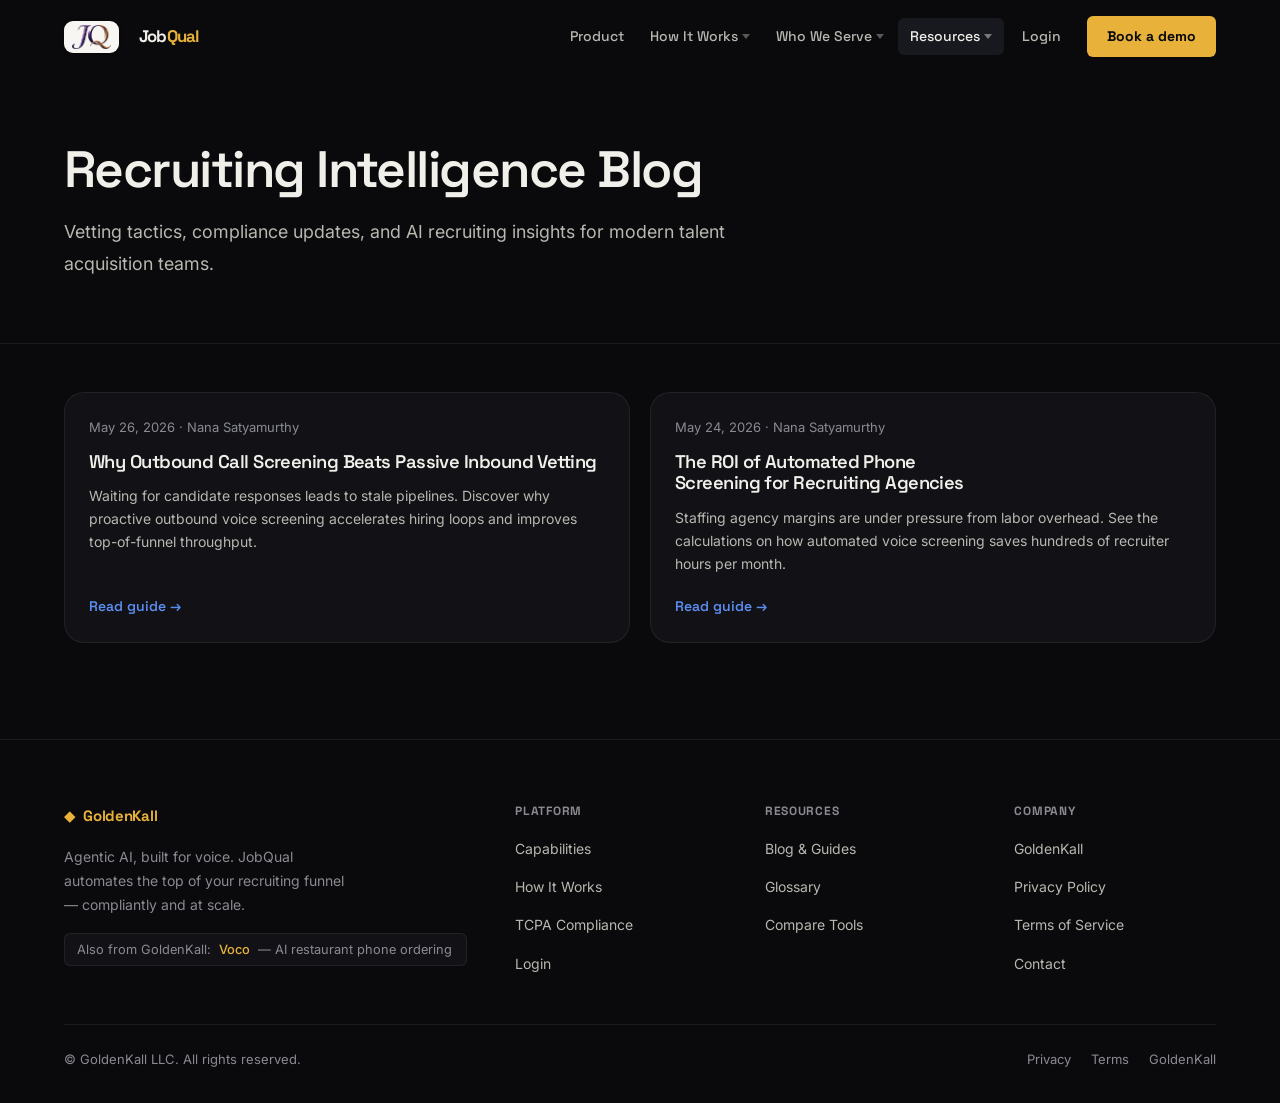
==== commit 9bdb90e4: "Rebuild on GoldenKall design system; re-canonicalize to jobqual.goldenkall.com, add logos, favicons," ====
--- a/blog/index.html
+++ b/blog/index.html
@@ -1,163 +1,136 @@
 <!DOCTYPE html>
 <html lang="en">
 <head>
-    <meta charset="UTF-8">
-    <meta name="viewport" content="width=device-width, initial-scale=1.0">
-    <title>AI Recruitment Blog & Guides | JobQual</title>
-    <meta name="description" content="Guides and research on AI recruiting, outbound candidate phone screening, compliance rules, and automated integration methods.">
-    <meta name="robots" content="index, follow">
-    <link rel="canonical" href="https://jobqual.ai/blog/">
-    <link rel="icon" type="image/png" href="/assets/favicon.png">
-    <link rel="preconnect" href="https://fonts.googleapis.com">
-    <link rel="preconnect" href="https://fonts.gstatic.com" crossorigin>
-    <link rel="stylesheet" href="/assets/site.css">
+  <meta charset="UTF-8">
+  <meta name="viewport" content="width=device-width, initial-scale=1.0">
+  <title>AI Recruitment Blog &amp; Guides | JobQual</title>
+  <meta name="description" content="Guides and research on AI recruiting, outbound candidate phone screening, TCPA compliance, and automated integration methods.">
+  <meta name="robots" content="index, follow">
+  <link rel="canonical" href="https://jobqual.goldenkall.com/blog/">
+  <link rel="icon" type="image/png" href="/assets/favicon.png">
+  <link rel="preconnect" href="https://fonts.googleapis.com">
+  <link rel="preconnect" href="https://fonts.gstatic.com" crossorigin>
+  <link rel="stylesheet" href="/assets/site.css">
 </head>
 <body>
 
 <nav>
-    <div class="container nav-content">
-        <a href="/" class="nav-logo">
-            <div class="logo-icon">JQ</div>
-            <div class="logo-text">Job<span>Qual</span></div>
-        </a>
-        <input type="checkbox" id="nav-toggle" class="nav-toggle">
-        <label for="nav-toggle" class="nav-toggle-label">
-            <span></span>
-            <span></span>
-            <span></span>
-        </label>
-        <div class="nav-links">
-            <a href="/" class="nav-link">Home</a>
-            <a href="/pricing.html" class="nav-link">Pricing</a>
-            <div class="nav-dropdown">
-                <span class="nav-link dropdown-trigger">Who We Serve</span>
-                <div class="dropdown-content">
-                    <a href="/blog/the-roi-of-automated-phone-screening-for-recruiting-agencies.html">Recruiting Agencies</a>
-                    <a href="/compare/jobqual-vs-hirefirst.html">Corporate Talent Acquisition</a>
-                    <a href="/compare/jobqual-vs-gem.html">High-Growth Startups</a>
-                </div>
-            </div>
-            <div class="nav-dropdown">
-                <span class="nav-link active dropdown-trigger">Resources</span>
-                <div class="dropdown-content">
-                    <a href="/blog/">Blog & Guides</a>
-                    <a href="/glossary/">Glossary</a>
-                    <a href="/compare/">Compare Tools</a>
-                </div>
-            </div>
-            <a href="https://dash.jobqual.com" class="nav-login">Login</a>
-            <a href="/#pilot-cta" class="nav-cta">Apply for Pilot</a>
+  <div class="container nav-content">
+    <a href="/" class="nav-logo" aria-label="JobQual home">
+      <span class="logo-plate"><img src="/assets/jobqual-logo.png" alt="" aria-hidden="true" class="logo-img"></span>
+      <span class="logo-wordmark">Job<span>Qual</span></span>
+    </a>
+    <input type="checkbox" id="nav-toggle" class="nav-toggle" aria-hidden="true">
+    <label for="nav-toggle" class="nav-toggle-label" aria-label="Toggle navigation">
+      <span></span><span></span><span></span>
+    </label>
+    <div class="nav-links" role="navigation" aria-label="Main navigation">
+      <a href="/" class="nav-link">Product</a>
+      <div class="nav-dropdown">
+        <span class="nav-link dropdown-trigger" role="button" tabindex="0">How It Works</span>
+        <div class="dropdown-content">
+          <a href="/#how-it-works">Screening Flow</a>
+          <a href="/#features">Platform Capabilities</a>
+          <a href="/#compliance">TCPA &amp; Compliance</a>
+          <a href="/#integrations">ATS Integrations</a>
         </div>
+      </div>
+      <div class="nav-dropdown">
+        <span class="nav-link dropdown-trigger" role="button" tabindex="0">Who We Serve</span>
+        <div class="dropdown-content">
+          <a href="/blog/the-roi-of-automated-phone-screening-for-recruiting-agencies.html">Recruiting Agencies</a>
+          <a href="/compare/jobqual-vs-hirefirst.html">Corporate Talent Acquisition</a>
+          <a href="/compare/jobqual-vs-gem.html">High-Growth Startups</a>
+        </div>
+      </div>
+      <div class="nav-dropdown">
+        <span class="nav-link active dropdown-trigger" role="button" tabindex="0">Resources</span>
+        <div class="dropdown-content">
+          <a href="/blog/">Blog &amp; Guides</a>
+          <a href="/glossary/">Glossary</a>
+          <a href="/compare/">Compare Tools</a>
+        </div>
+      </div>
+      <a href="https://dash.jobqual.com" class="nav-login" rel="noopener">Login</a>
+      <!-- CTA → booking page (Setmore/Google/MS Bookings) -->
+      <a class="nav-cta btn-primary" href="https://goldenkall.setmore.com/0YuCQah6zeVJgodzB4D7GRhqLPfy3jzr?step=time-slot&amp;products=6ee479b0-2fcf-444d-ae96-17ef5512af6e%7C5759dce2-b79f-469e-a543-d8b3f57ef985&amp;type=service&amp;staff=0YuCQah6zeVJgodzB4D7GRhqLPfy3jzr&amp;staffSelected=false" target="_blank" rel="noopener" data-placeholder="booking">Book a demo</a>
     </div>
+  </div>
 </nav>
 
 <header class="page-hero">
-    <div class="container">
-        <div class="section-tag">Recruiting Insights</div>
-        <h1>JobQual <span class="highlight">Intelligence Blog</span></h1>
-        <p class="lede" style="margin: 16px auto 0 auto;">Vetting tactics, regulatory updates, and software insights for modern talent acquisition operations.</p>
-    </div>
+  <div class="container">
+    <h1>Recruiting Intelligence Blog</h1>
+    <p class="lede" style="margin-top: 1rem;">Vetting tactics, compliance updates, and AI recruiting insights for modern talent acquisition teams.</p>
+  </div>
 </header>
 
-<section class="section" style="padding-top: 0;">
-    <div class="container">
-        <div class="blog-grid">
-            <!-- Post 1 -->
-            <div class="glass-panel blog-card">
-                <div class="blog-meta">
-                    <span>May 26, 2026</span>
-                    <span>•</span>
-                    <span>By Nana Satyamurthy</span>
-                </div>
-                <h3>Why Outbound Call Screening Beats Passive Inbound Vetting</h3>
-                <p style="font-size: 14px; margin-bottom: 20px;">Waiting for candidate responses leads to stale pipelines. Discover why proactive outbound voice screening checks knockouts and accelerates hiring loops by 3x.</p>
-                <a href="/blog/why-outbound-call-screening-beats-inbound-vetting.html" class="blog-read-more">Read Guide &rarr;</a>
-            </div>
+<section class="section" style="padding-top: var(--sp-12);">
+  <div class="container">
+    <div style="display: grid; grid-template-columns: repeat(auto-fit, minmax(300px, 1fr)); gap: var(--sp-5);">
 
-            <!-- Post 2 -->
-            <div class="glass-panel blog-card">
-                <div class="blog-meta">
-                    <span>May 24, 2026</span>
-                    <span>•</span>
-                    <span>By Nana Satyamurthy</span>
-                </div>
-                <h3>The ROI of Automated Phone Vetting for Recruitment Agencies</h3>
-                <p style="font-size: 14px; margin-bottom: 20px;">Staffing agency margins are under pressure from labor overhead. See the exact calculations on how credit-based voice screening saves hundreds of recruiter hours.</p>
-                <a href="/blog/the-roi-of-automated-phone-screening-for-recruiting-agencies.html" class="blog-read-more">Read Guide &rarr;</a>
-            </div>
+      <article style="padding: var(--sp-6); background: var(--surface-1); border: 1px solid var(--border); border-radius: var(--r-lg); transition: border-color var(--dur-mid); display: flex; flex-direction: column;">
+        <div style="font-size: 0.8125rem; color: var(--text-muted); margin-bottom: var(--sp-3);">May 26, 2026 · Nana Satyamurthy</div>
+        <h3 style="font-size: 1.15rem; margin-bottom: var(--sp-3);">Why Outbound Call Screening Beats Passive Inbound Vetting</h3>
+        <p style="font-size: 0.875rem; color: var(--text-secondary); line-height: 1.65; flex-grow: 1; margin-bottom: var(--sp-5);">Waiting for candidate responses leads to stale pipelines. Discover why proactive outbound voice screening accelerates hiring loops and improves top-of-funnel throughput.</p>
+        <a href="/blog/why-outbound-call-screening-beats-inbound-vetting.html" style="font-family: var(--font-head); font-size: 0.875rem; font-weight: 600; color: var(--jq);">Read guide →</a>
+      </article>
 
-            <!-- Post 3 -->
-            <div class="glass-panel blog-card">
-                <div class="blog-meta">
-                    <span>May 19, 2026</span>
-                    <span>•</span>
-                    <span>By Nana Satyamurthy</span>
-                </div>
-                <h3>How Semantic Matching Solves the Resume Filtering Problem</h3>
-                <p style="font-size: 14px; margin-bottom: 20px;">Reviewing resumes manually causes screening bias and missed candidates. We break down blended semantic matching, location geocoding, and stability signals.</p>
-                <a href="/blog/how-semantic-matching-solves-the-resume-filtering-problem.html" class="blog-read-more">Read Guide &rarr;</a>
-            </div>
+      <article style="padding: var(--sp-6); background: var(--surface-1); border: 1px solid var(--border); border-radius: var(--r-lg); transition: border-color var(--dur-mid); display: flex; flex-direction: column;">
+        <div style="font-size: 0.8125rem; color: var(--text-muted); margin-bottom: var(--sp-3);">May 24, 2026 · Nana Satyamurthy</div>
+        <h3 style="font-size: 1.15rem; margin-bottom: var(--sp-3);">The ROI of Automated Phone Screening for Recruiting Agencies</h3>
+        <p style="font-size: 0.875rem; color: var(--text-secondary); line-height: 1.65; flex-grow: 1; margin-bottom: var(--sp-5);">Staffing agency margins are under pressure from labor overhead. See the calculations on how automated voice screening saves hundreds of recruiter hours per month.</p>
+        <a href="/blog/the-roi-of-automated-phone-screening-for-recruiting-agencies.html" style="font-family: var(--font-head); font-size: 0.875rem; font-weight: 600; color: var(--jq);">Read guide →</a>
+      </article>
 
-            <!-- Post 4 -->
-            <div class="glass-panel blog-card">
-                <div class="blog-meta">
-                    <span>May 15, 2026</span>
-                    <span>•</span>
-                    <span>By Nana Satyamurthy</span>
-                </div>
-                <h3>Building TCPA-Compliant AI Candidate Outreach Campaigns</h3>
-                <p style="font-size: 14px; margin-bottom: 20px;">Compliance is critical for automated calling. Learn how geocoding local ZIP codes and check DNC block-lists protects candidate outreach campaigns.</p>
-                <a href="/blog/building-tcpa-compliant-ai-outreach-campaigns.html" class="blog-read-more">Read Guide &rarr;</a>
-            </div>
-        </div>
     </div>
+  </div>
 </section>
 
-<!-- Footer -->
 <footer class="site-footer">
-    <div class="container">
-        <div class="footer-grid">
-            <div class="footer-logo-area">
-                <a href="/" class="nav-logo">
-                    <div class="logo-icon">JQ</div>
-                    <div class="logo-text" style="color: var(--text-primary);">Job<span>Qual</span></div>
-                </a>
-                <p class="footer-desc">Next-generation outbound AI voice screening and candidate matching software. Automating the top of your recruiting funnel safely.</p>
-            </div>
-            <div class="footer-col">
-                <h4>Platform</h4>
-                <ul>
-                    <li><a href="/pricing.html">Pricing Plans</a></li>
-                    <li><a href="/compare/jobqual-vs-hirefirst.html">VS HireFirst</a></li>
-                    <li><a href="/compare/jobqual-vs-paradox.html">VS Paradox</a></li>
-                    <li><a href="/compare/jobqual-vs-gem.html">VS Gem</a></li>
-                </ul>
-            </div>
-            <div class="footer-col">
-                <h4>Resources</h4>
-                <ul>
-                    <li><a href="/blog/">Recruitment Blog</a></li>
-                    <li><a href="/glossary/">Glossary of Terms</a></li>
-                    <li><a href="/compare/">All Tool Comparisons</a></li>
-                </ul>
-            </div>
-            <div class="footer-col">
-                <h4>Legal</h4>
-                <ul>
-                    <li><a href="/privacy.html">Privacy Policy</a></li>
-                    <li><a href="/terms.html">Terms of Service</a></li>
-                    <li><a href="mailto:info@jobqual.ai">Contact Support</a></li>
-                </ul>
-            </div>
-        </div>
-        <div class="footer-bottom">
-            <p>&copy; 2026 JobQual Technologies, Inc. All rights reserved.</p>
-            <div class="footer-bottom-links">
-                <a href="/privacy.html">Privacy Policy</a>
-                <a href="/terms.html">Terms of Service</a>
-            </div>
-        </div>
+  <div class="container">
+    <div class="footer-grid">
+      <div class="footer-brand">
+        <div class="footer-gk"><span aria-hidden="true">◆</span> GoldenKall</div>
+        <p class="footer-desc">Agentic AI, built for voice. JobQual automates the top of your recruiting funnel — compliantly and at scale.</p>
+        <div class="footer-family-note">Also from GoldenKall: <a href="https://voco.goldenkall.com" target="_blank" rel="noopener">Voco</a> — AI restaurant phone ordering</div>
+      </div>
+      <div class="footer-col">
+        <h4>Platform</h4>
+        <ul>
+          <li><a href="/#features">Capabilities</a></li>
+          <li><a href="/#how-it-works">How It Works</a></li>
+          <li><a href="/#compliance">TCPA Compliance</a></li>
+          <li><a href="https://dash.jobqual.com" rel="noopener">Login</a></li>
+        </ul>
+      </div>
+      <div class="footer-col">
+        <h4>Resources</h4>
+        <ul>
+          <li><a href="/blog/">Blog &amp; Guides</a></li>
+          <li><a href="/glossary/">Glossary</a></li>
+          <li><a href="/compare/">Compare Tools</a></li>
+        </ul>
+      </div>
+      <div class="footer-col">
+        <h4>Company</h4>
+        <ul>
+          <li><a href="https://goldenkall.com" target="_blank" rel="noopener">GoldenKall</a></li>
+          <li><a href="/privacy.html">Privacy Policy</a></li>
+          <li><a href="/terms.html">Terms of Service</a></li>
+          <li><a href="mailto:info@jobqual.goldenkall.com">Contact</a></li>
+        </ul>
+      </div>
     </div>
+    <div class="footer-bottom">
+      <p>© GoldenKall LLC. All rights reserved.</p>
+      <div class="footer-bottom-links">
+        <a href="/privacy.html">Privacy</a>
+        <a href="/terms.html">Terms</a>
+        <a href="https://goldenkall.com" target="_blank" rel="noopener">GoldenKall</a>
+      </div>
+    </div>
+  </div>
 </footer>
 
 <script src="/assets/site.js"></script>
--- a/assets/site.css
+++ b/assets/site.css
@@ -1,1235 +1,1321 @@
-/* ==========================================================================
-   JOBQUAL DESIGN SYSTEM & CORE STYLESHEET
-   Aesthetics: Modern Olive Green, Vols Orange & warm Gold Accents
-   ========================================================================== */
-
-@import url('https://fonts.googleapis.com/css2?family=Inter:wght@400;500;600&family=Outfit:wght@600;700;800&display=swap');
-
+/* =============================================================================
+   JOBQUAL — Premium Design System
+   Domain: jobqual.goldenkall.com
+   ============================================================================= */
+
+@import url('https://fonts.googleapis.com/css2?family=Fraunces:ital,opsz,wght@0,9..144,300;0,9..144,400;0,9..144,700;1,9..144,300;1,9..144,400&family=Space+Grotesk:wght@300;400;500;600;700&family=Inter:wght@400;500;600&display=swap');
+
+/* --- Design Tokens -------------------------------------------------------- */
 :root {
-    /* Color Palette */
-    --bg-obsidian: #0b0e08;
-    --bg-obsidian-alt: #11160c;
-    --bg-card: rgba(20, 27, 16, 0.7);
-    --bg-glass: rgba(17, 24, 14, 0.4);
-    
-    --accent-indigo: #84a944;   /* Olive Green as primary */
-    --accent-violet: #ff8200;   /* Vols Orange as secondary */
-    --accent-teal: #f59e0b;     /* warm Gold as tertiary */
-    --accent-pink: #ef4444;     /* Red/Crimson alert */
-    
-    --accent-indigo-glow: rgba(132, 169, 68, 0.15);
-    --accent-violet-glow: rgba(255, 130, 0, 0.15);
-    --accent-teal-glow: rgba(245, 158, 11, 0.15);
-    
-    --text-primary: #f5f7f4;    /* sage-tinted off-white */
-    --text-secondary: #a2b09c;  /* sage gray */
-    --text-muted: #6b7a66;      /* muted sage */
-    
-    --border-glass: rgba(255, 255, 255, 0.06);
-    --border-glow: rgba(132, 169, 68, 0.25);
-    --border-glow-hover: rgba(255, 130, 0, 0.4);
-    
-    /* Fonts */
-    --font-sans: 'Inter', -apple-system, BlinkMacSystemFont, 'Segoe UI', Roboto, sans-serif;
-    --font-display: 'Outfit', sans-serif;
-    
-    /* Layout */
-    --container-max: 1200px;
-    --nav-height: 80px;
-    --transition-smooth: all 0.3s cubic-bezier(0.4, 0, 0.2, 1);
-}
-
-/* Reset & Base */
-*, *::before, *::after {
-    box-sizing: border-box;
-    margin: 0;
-    padding: 0;
-}
-
-html {
-    scroll-behavior: smooth;
-    background-color: var(--bg-obsidian);
-    color: var(--text-primary);
-    font-family: var(--font-sans);
-    line-height: 1.6;
-    -webkit-font-smoothing: antialiased;
-}
-
+  --ink:         #0A0A0C;
+  --ink-soft:    #15151A;
+  --paper:       #F7F6F2;
+  --gold:        #E8B23A;
+  --gold-bright: #F5C84D;
+  --gold-dim:    #9B7624;
+  --muted:       #8A8A93;
+  --jq:          #5B8DEF;
+  --jq-dim:      #3A6AC8;
+  --jq-soft:     rgba(91,141,239,0.12);
+
+  --surface-0: #0A0A0C;
+  --surface-1: #111116;
+  --surface-2: #18181F;
+  --surface-3: #1E1E28;
+  --border:      rgba(255,255,255,0.07);
+  --border-gold: rgba(232,178,58,0.25);
+
+  --text-primary:   #F0EFE9;
+  --text-secondary: #B8B7B0;
+  --text-muted:     #8A8A93;
+
+  --font-display: 'Fraunces', Georgia, serif;
+  --font-head:    'Space Grotesk', system-ui, sans-serif;
+  --font-body:    'Inter', system-ui, sans-serif;
+
+  --sp-1: 4px;   --sp-2: 8px;   --sp-3: 12px;  --sp-4: 16px;
+  --sp-5: 20px;  --sp-6: 24px;  --sp-8: 32px;  --sp-10: 40px;
+  --sp-12: 48px; --sp-16: 64px; --sp-20: 80px; --sp-24: 96px;
+  --sp-32: 128px;
+
+  --r-sm: 6px; --r-md: 12px; --r-lg: 20px;
+
+  --z-dropdown: 100;
+  --z-sticky:   200;
+  --z-modal:    400;
+
+  --ease-out: cubic-bezier(0.16, 1, 0.3, 1);
+  --dur-fast: 150ms;
+  --dur-mid:  300ms;
+  --dur-slow: 500ms;
+}
+
+/* --- Reset ---------------------------------------------------------------- */
+*, *::before, *::after { box-sizing: border-box; margin: 0; padding: 0; }
+html { scroll-behavior: smooth; -webkit-text-size-adjust: 100%; }
 body {
-    overflow-x: hidden;
+  background-color: var(--ink);
+  color: var(--text-primary);
+  font-family: var(--font-body);
+  font-size: 16px;
+  line-height: 1.65;
+  -webkit-font-smoothing: antialiased;
+  -moz-osx-font-smoothing: grayscale;
+  overflow-x: hidden;
+}
+img, video, svg { display: block; max-width: 100%; }
+a { color: inherit; text-decoration: none; }
+button { font: inherit; cursor: pointer; border: none; background: none; }
+ul, ol { list-style: none; }
+
+/* --- Typography ----------------------------------------------------------- */
+h1, h2, h3, h4 {
+  font-family: var(--font-head);
+  font-weight: 600;
+  line-height: 1.18;
+  letter-spacing: -0.03em;
+  text-wrap: balance;
+}
+h1 { font-size: clamp(2.4rem, 5vw, 4.8rem); }
+h2 { font-size: clamp(1.8rem, 3.5vw, 3rem); }
+h3 { font-size: clamp(1.1rem, 1.8vw, 1.5rem); }
+h4 { font-size: 1.05rem; letter-spacing: -0.02em; }
+
+p { text-wrap: pretty; }
+
+.lede {
+  font-size: clamp(1rem, 1.4vw, 1.15rem);
+  color: var(--text-secondary);
+  line-height: 1.75;
+  max-width: 65ch;
+}
+
+/* --- Container ------------------------------------------------------------ */
+.container { width: 100%; max-width: 1200px; margin: 0 auto; padding: 0 var(--sp-6); }
+.container--narrow { max-width: 780px; }
+
+/* --- Buttons -------------------------------------------------------------- */
+.btn {
+  display: inline-flex;
+  align-items: center;
+  justify-content: center;
+  gap: var(--sp-2);
+  padding: 13px 28px;
+  border-radius: var(--r-sm);
+  font-family: var(--font-head);
+  font-size: 0.9375rem;
+  font-weight: 600;
+  letter-spacing: -0.01em;
+  transition:
+    transform var(--dur-fast) var(--ease-out),
+    box-shadow var(--dur-fast) var(--ease-out),
+    background-color var(--dur-fast) var(--ease-out);
+  white-space: nowrap;
+}
+.btn:hover  { transform: translateY(-1px); }
+.btn:active { transform: translateY(0); }
+
+.btn-primary { background: var(--gold); color: var(--ink); }
+.btn-primary:hover {
+  background: var(--gold-bright);
+  box-shadow: 0 8px 32px rgba(232,178,58,0.35);
+}
+
+.btn-secondary {
+  background: var(--surface-2);
+  color: var(--text-primary);
+  border: 1px solid var(--border);
+}
+.btn-secondary:hover {
+  background: var(--surface-3);
+  border-color: rgba(255,255,255,0.14);
+}
+
+.btn-outline-gold {
+  background: transparent;
+  color: var(--gold);
+  border: 1px solid var(--border-gold);
+}
+.btn-outline-gold:hover { background: rgba(232,178,58,0.08); }
+
+.btn-sm { padding: 9px 18px; font-size: 0.875rem; }
+
+/* --- Navigation ----------------------------------------------------------- */
+nav {
+  position: fixed;
+  top: 0; left: 0; right: 0;
+  z-index: var(--z-sticky);
+  padding: var(--sp-4) 0;
+  transition:
+    background var(--dur-mid) var(--ease-out),
+    border-color var(--dur-mid) var(--ease-out),
+    padding var(--dur-mid) var(--ease-out);
+  border-bottom: 1px solid transparent;
+}
+nav.scrolled {
+  background: rgba(10,10,12,0.92);
+  backdrop-filter: blur(16px);
+  -webkit-backdrop-filter: blur(16px);
+  border-bottom-color: var(--border);
+  padding: 10px 0;
+}
+
+.nav-content { display: flex; align-items: center; gap: var(--sp-6); }
+
+.nav-logo { display: flex; align-items: center; gap: var(--sp-3); flex-shrink: 0; }
+.logo-diamond { width: 30px; height: 30px; flex-shrink: 0; }
+.logo-wordmark {
+  font-family: var(--font-head);
+  font-weight: 700;
+  font-size: 1.05rem;
+  letter-spacing: -0.04em;
+  color: var(--text-primary);
+}
+.logo-wordmark span { color: var(--gold); }
+
+.nav-links { display: flex; align-items: center; gap: 2px; margin-left: auto; }
+
+.nav-link {
+  padding: 7px var(--sp-3);
+  font-family: var(--font-head);
+  font-size: 0.875rem;
+  font-weight: 500;
+  color: var(--text-secondary);
+  border-radius: var(--r-sm);
+  transition: color var(--dur-fast), background var(--dur-fast);
+  white-space: nowrap;
+}
+.nav-link:hover, .nav-link.active {
+  color: var(--text-primary);
+  background: var(--surface-2);
+}
+
+.nav-dropdown { position: relative; }
+.dropdown-trigger {
+  display: inline-flex;
+  align-items: center;
+  gap: 4px;
+  cursor: pointer;
+}
+.dropdown-trigger::after {
+  content: '';
+  width: 8px;
+  height: 5px;
+  background: currentColor;
+  clip-path: polygon(0 0, 100% 0, 50% 100%);
+  opacity: 0.45;
+  transition: transform var(--dur-fast);
+}
+.nav-dropdown:hover .dropdown-trigger::after { transform: rotate(180deg); }
+
+.dropdown-content {
+  position: absolute;
+  top: calc(100% + 6px);
+  left: 0;
+  min-width: 200px;
+  background: var(--surface-2);
+  border: 1px solid var(--border);
+  border-radius: var(--r-md);
+  padding: var(--sp-2);
+  opacity: 0;
+  pointer-events: none;
+  transform: translateY(-8px);
+  transition:
+    opacity var(--dur-mid) var(--ease-out),
+    transform var(--dur-mid) var(--ease-out);
+  box-shadow: 0 20px 60px rgba(0,0,0,0.6);
+  z-index: var(--z-dropdown);
+}
+.nav-dropdown:hover .dropdown-content {
+  opacity: 1;
+  pointer-events: auto;
+  transform: translateY(0);
+}
+.dropdown-content a {
+  display: block;
+  padding: 7px var(--sp-3);
+  font-size: 0.875rem;
+  color: var(--text-secondary);
+  border-radius: var(--r-sm);
+  transition: color var(--dur-fast), background var(--dur-fast);
+}
+.dropdown-content a:hover { color: var(--text-primary); background: var(--surface-3); }
+
+.nav-login {
+  padding: 7px var(--sp-4);
+  font-family: var(--font-head);
+  font-size: 0.875rem;
+  font-weight: 500;
+  color: var(--text-secondary);
+  transition: color var(--dur-fast);
+}
+.nav-login:hover { color: var(--text-primary); }
+
+.nav-cta {
+  margin-left: var(--sp-2);
+  padding: 9px 20px;
+  background: var(--gold);
+  color: var(--ink);
+  font-family: var(--font-head);
+  font-size: 0.875rem;
+  font-weight: 700;
+  border-radius: var(--r-sm);
+  transition: background var(--dur-fast), box-shadow var(--dur-fast);
+}
+.nav-cta:hover { background: var(--gold-bright); box-shadow: 0 4px 16px rgba(232,178,58,0.3); }
+
+.nav-toggle       { display: none; }
+.nav-toggle-label { display: none; cursor: pointer; }
+
+/* --- Sections ------------------------------------------------------------- */
+.section     { padding: var(--sp-24) 0; }
+.section--lg { padding: var(--sp-32) 0; }
+.section--sm { padding: var(--sp-16) 0; }
+.section-alt { background: var(--surface-1); }
+
+.section-header { margin-bottom: var(--sp-12); }
+.section-header .lede { margin-top: var(--sp-4); }
+
+/* --- Hero ----------------------------------------------------------------- */
+.hero {
+  position: relative;
+  min-height: 100vh;
+  display: flex;
+  align-items: center;
+  padding-top: 120px;
+  padding-bottom: var(--sp-24);
+  overflow: hidden;
+}
+.hero-bg { position: absolute; inset: 0; z-index: 0; pointer-events: none; }
+.hero-grid {
+  position: absolute;
+  inset: 0;
+  background-image:
+    linear-gradient(rgba(255,255,255,0.03) 1px, transparent 1px),
+    linear-gradient(90deg, rgba(255,255,255,0.03) 1px, transparent 1px);
+  background-size: 60px 60px;
+  mask-image: radial-gradient(ellipse 80% 60% at 50% 0%, black 20%, transparent 100%);
+  -webkit-mask-image: radial-gradient(ellipse 80% 60% at 50% 0%, black 20%, transparent 100%);
+}
+.hero-glow {
+  position: absolute;
+  top: -300px; left: 50%;
+  transform: translateX(-50%);
+  width: 1000px; height: 700px;
+  background: radial-gradient(ellipse, rgba(232,178,58,0.07) 0%, transparent 65%);
+}
+.hero-glow-blue {
+  position: absolute;
+  top: 80px; right: -300px;
+  width: 700px; height: 700px;
+  background: radial-gradient(ellipse, rgba(91,141,239,0.05) 0%, transparent 65%);
+}
+
+.hero-inner {
+  position: relative;
+  z-index: 1;
+  display: grid;
+  grid-template-columns: 55fr 45fr;
+  gap: var(--sp-16);
+  align-items: center;
+}
+
+.hero-tag {
+  display: inline-flex;
+  align-items: center;
+  gap: var(--sp-2);
+  padding: 5px 13px;
+  background: rgba(232,178,58,0.08);
+  border: 1px solid var(--border-gold);
+  border-radius: 100px;
+  font-family: var(--font-head);
+  font-size: 0.7rem;
+  font-weight: 700;
+  color: var(--gold);
+  letter-spacing: 0.06em;
+  text-transform: uppercase;
+  margin-bottom: var(--sp-5);
+}
+.hero-tag::before {
+  content: '';
+  width: 6px; height: 6px;
+  border-radius: 50%;
+  background: var(--gold);
+  animation: pulse-dot 2s ease-in-out infinite;
+}
+@keyframes pulse-dot {
+  0%, 100% { opacity: 1; transform: scale(1); }
+  50%       { opacity: 0.5; transform: scale(0.75); }
+}
+
+.hero h1 { color: var(--text-primary); margin-bottom: var(--sp-6); }
+.hero h1 .serif-accent {
+  display: block;
+  font-family: var(--font-display);
+  font-style: italic;
+  font-weight: 300;
+  color: var(--gold);
+  letter-spacing: -0.04em;
+}
+
+.hero-actions { display: flex; flex-wrap: wrap; gap: var(--sp-3); margin-top: var(--sp-8); }
+
+.demo-audio-btn {
+  display: inline-flex;
+  align-items: center;
+  gap: var(--sp-3);
+  padding: 12px 20px;
+  background: var(--surface-2);
+  border: 1px solid var(--border);
+  border-radius: var(--r-sm);
+  font-family: var(--font-head);
+  font-size: 0.875rem;
+  font-weight: 500;
+  color: var(--text-secondary);
+  cursor: not-allowed;
+  opacity: 0.65;
+}
+.demo-audio-btn .play-wrap {
+  width: 26px; height: 26px;
+  background: var(--surface-3);
+  border-radius: 50%;
+  display: flex;
+  align-items: center;
+  justify-content: center;
+  flex-shrink: 0;
+  padding-left: 2px;
+  font-size: 0.65rem;
+}
+
+/* --- Hero Call Widget ----------------------------------------------------- */
+.hero-widget {
+  background: var(--surface-1);
+  border: 1px solid var(--border);
+  border-radius: var(--r-lg);
+  overflow: hidden;
+  box-shadow: 0 40px 100px rgba(0,0,0,0.6), 0 0 0 1px rgba(255,255,255,0.04);
+}
+.widget-header {
+  display: flex;
+  align-items: center;
+  justify-content: space-between;
+  padding: var(--sp-4) var(--sp-5);
+  border-bottom: 1px solid var(--border);
+  background: var(--surface-2);
+}
+.widget-title {
+  display: flex;
+  align-items: center;
+  gap: var(--sp-3);
+  font-family: var(--font-head);
+  font-size: 0.8125rem;
+  font-weight: 600;
+}
+.widget-status { display: flex; align-items: center; gap: var(--sp-2); }
+.widget-dot {
+  width: 7px; height: 7px;
+  border-radius: 50%;
+  background: var(--muted);
+  transition: background var(--dur-mid);
+  flex-shrink: 0;
+}
+.widget-dot.active {
+  background: #22c55e;
+  box-shadow: 0 0 8px rgba(34,197,94,0.6);
+  animation: pulse-green 2s ease-in-out infinite;
+}
+@keyframes pulse-green {
+  0%, 100% { box-shadow: 0 0 6px rgba(34,197,94,0.5); }
+  50%       { box-shadow: 0 0 14px rgba(34,197,94,0.8); }
+}
+.widget-status-text {
+  font-family: var(--font-head);
+  font-size: 0.75rem;
+  color: var(--text-muted);
+}
+.widget-body { padding: var(--sp-5); }
+
+/* Waveform */
+.waveform {
+  display: flex;
+  align-items: center;
+  justify-content: center;
+  gap: 3px;
+  height: 44px;
+  margin-bottom: var(--sp-4);
+}
+.wave-bar {
+  width: 3px;
+  border-radius: 2px;
+  background: var(--jq);
+  opacity: 0.25;
+  height: 6px;
+  transition: height 0.15s, opacity 0.15s;
+}
+.waveform.active .wave-bar { opacity: 0.7; animation: wave-anim 1.2s ease-in-out infinite; }
+.waveform.active .wave-bar:nth-child(2)  { animation-delay: 0.1s; }
+.waveform.active .wave-bar:nth-child(3)  { animation-delay: 0.2s; }
+.waveform.active .wave-bar:nth-child(4)  { animation-delay: 0.3s; }
+.waveform.active .wave-bar:nth-child(5)  { animation-delay: 0.15s; }
+.waveform.active .wave-bar:nth-child(6)  { animation-delay: 0.25s; }
+.waveform.active .wave-bar:nth-child(7)  { animation-delay: 0.05s; }
+.waveform.active .wave-bar:nth-child(8)  { animation-delay: 0.35s; }
+.waveform.active .wave-bar:nth-child(9)  { animation-delay: 0.2s; }
+.waveform.active .wave-bar:nth-child(10) { animation-delay: 0.1s; }
+.waveform.active .wave-bar:nth-child(11) { animation-delay: 0.3s; }
+.waveform.active .wave-bar:nth-child(12) { animation-delay: 0.05s; }
+@keyframes wave-anim { 0%, 100% { height: 6px; } 50% { height: 32px; } }
+
+/* Dialogue */
+.sim-dialogue-box {
+  height: 170px;
+  overflow-y: auto;
+  display: flex;
+  flex-direction: column;
+  gap: var(--sp-3);
+  padding: var(--sp-3);
+  background: var(--surface-0);
+  border-radius: var(--r-md);
+  margin-bottom: var(--sp-4);
+  border: 1px solid var(--border);
+  scrollbar-width: thin;
+  scrollbar-color: var(--surface-3) transparent;
+}
+.sim-empty {
+  display: flex;
+  align-items: center;
+  justify-content: center;
+  height: 100%;
+  font-size: 0.8rem;
+  color: var(--text-muted);
+  text-align: center;
+  padding: var(--sp-6);
+}
+.dialogue-bubble {
+  max-width: 88%;
+  padding: 7px 11px;
+  border-radius: var(--r-md);
+  font-size: 0.7875rem;
+  line-height: 1.5;
+  animation: bubble-in var(--dur-mid) var(--ease-out) both;
+}
+@keyframes bubble-in {
+  from { opacity: 0; transform: translateY(5px); }
+  to   { opacity: 1; transform: translateY(0); }
+}
+.dialogue-agent {
+  background: var(--jq-soft);
+  color: var(--text-secondary);
+  border-bottom-left-radius: 3px;
+  align-self: flex-start;
+  border: 1px solid rgba(91,141,239,0.15);
+}
+.dialogue-candidate {
+  background: var(--surface-2);
+  color: var(--text-primary);
+  border-bottom-right-radius: 3px;
+  align-self: flex-end;
+  border: 1px solid var(--border);
+}
+.widget-action { text-align: center; }
+
+/* Scorecard reveal */
+.scorecard-reveal {
+  margin-top: var(--sp-4);
+  padding: var(--sp-4);
+  background: var(--surface-0);
+  border: 1px solid rgba(34,197,94,0.2);
+  border-radius: var(--r-md);
+  display: none;
+}
+.scorecard-reveal.visible { display: block; animation: fade-up var(--dur-mid) var(--ease-out); }
+@keyframes fade-up {
+  from { opacity: 0; transform: translateY(8px); }
+  to   { opacity: 1; transform: translateY(0); }
+}
+.scorecard-top {
+  display: flex;
+  align-items: center;
+  justify-content: space-between;
+  margin-bottom: var(--sp-3);
+}
+.score-big {
+  font-family: var(--font-head);
+  font-size: 1.75rem;
+  font-weight: 700;
+  color: #22c55e;
+  line-height: 1;
+}
+.score-label { font-size: 0.7rem; color: var(--text-muted); font-family: var(--font-head); margin-top: 3px; }
+.scorecard-checks { display: flex; flex-direction: column; gap: 6px; }
+.scorecard-check {
+  display: flex;
+  align-items: center;
+  gap: var(--sp-2);
+  font-size: 0.7875rem;
+  color: var(--text-secondary);
+}
+.check-icon {
+  width: 16px; height: 16px;
+  border-radius: 50%;
+  background: rgba(34,197,94,0.12);
+  display: flex;
+  align-items: center;
+  justify-content: center;
+  font-size: 9px;
+  color: #4ade80;
+  flex-shrink: 0;
+}
+
+/* --- Pills ---------------------------------------------------------------- */
+.pill {
+  display: inline-flex;
+  align-items: center;
+  gap: 4px;
+  padding: 3px 10px;
+  border-radius: 100px;
+  font-size: 0.75rem;
+  font-weight: 600;
+  font-family: var(--font-head);
+}
+.pill-pass  { background: rgba(34,197,94,0.1);  color: #4ade80; border: 1px solid rgba(34,197,94,0.2); }
+.pill-jq    { background: var(--jq-soft);        color: var(--jq); border: 1px solid rgba(91,141,239,0.2); }
+.pill-gold  { background: rgba(232,178,58,0.1);  color: var(--gold); border: 1px solid var(--border-gold); }
+
+/* --- Problem section ------------------------------------------------------ */
+.problem-layout {
+  display: grid;
+  grid-template-columns: 1fr 1fr;
+  gap: var(--sp-16);
+  align-items: start;
+}
+.problem-stats { display: flex; flex-direction: column; gap: var(--sp-4); }
+.problem-stat {
+  display: flex;
+  align-items: flex-start;
+  gap: var(--sp-4);
+  padding: var(--sp-5);
+  background: var(--surface-2);
+  border: 1px solid var(--border);
+  border-radius: var(--r-md);
+  transition: border-color var(--dur-mid);
+}
+.problem-stat:hover { border-color: rgba(232,178,58,0.2); }
+.stat-icon {
+  width: 40px; height: 40px;
+  border-radius: var(--r-sm);
+  background: rgba(232,178,58,0.08);
+  border: 1px solid var(--border-gold);
+  display: flex; align-items: center; justify-content: center;
+  flex-shrink: 0;
+  font-size: 1.1rem;
+}
+.stat-num {
+  font-family: var(--font-head);
+  font-size: 1.4rem;
+  font-weight: 700;
+  color: var(--gold);
+  line-height: 1;
+  margin-bottom: 3px;
+}
+.stat-desc { font-size: 0.875rem; color: var(--text-secondary); line-height: 1.5; }
+
+/* --- How it works --------------------------------------------------------- */
+.steps-grid {
+  display: grid;
+  grid-template-columns: repeat(3, 1fr);
+  gap: var(--sp-4);
+  position: relative;
+}
+.steps-grid::before {
+  content: '';
+  position: absolute;
+  top: 28px;
+  left: calc(16.6% + 20px);
+  right: calc(16.6% + 20px);
+  height: 1px;
+  background: linear-gradient(90deg, var(--gold-dim), var(--jq-dim));
+  opacity: 0.35;
+  pointer-events: none;
+}
+.step-card {
+  padding: var(--sp-6);
+  background: var(--surface-1);
+  border: 1px solid var(--border);
+  border-radius: var(--r-lg);
+  transition: border-color var(--dur-mid), transform var(--dur-mid) var(--ease-out);
+}
+.step-card:hover { border-color: rgba(91,141,239,0.3); transform: translateY(-4px); }
+.step-num {
+  display: inline-flex;
+  align-items: center;
+  justify-content: center;
+  width: 40px; height: 40px;
+  border-radius: 50%;
+  background: var(--surface-2);
+  border: 1px solid var(--border);
+  font-family: var(--font-head);
+  font-size: 0.875rem;
+  font-weight: 700;
+  color: var(--gold);
+  margin-bottom: var(--sp-5);
+}
+.step-card h3 { font-size: 1.05rem; margin-bottom: var(--sp-3); }
+.step-card p  { font-size: 0.875rem; color: var(--text-secondary); line-height: 1.65; }
+
+/* --- Features grid -------------------------------------------------------- */
+.features-grid {
+  display: grid;
+  grid-template-columns: repeat(auto-fit, minmax(300px, 1fr));
+  gap: var(--sp-4);
+}
+.feature-card {
+  padding: var(--sp-6);
+  background: var(--surface-1);
+  border: 1px solid var(--border);
+  border-radius: var(--r-lg);
+  transition: border-color var(--dur-mid) var(--ease-out), transform var(--dur-mid) var(--ease-out);
+}
+.feature-card:hover { border-color: rgba(91,141,239,0.25); transform: translateY(-3px); }
+.feature-card--compliance {
+  border-color: var(--border-gold);
+  background: linear-gradient(135deg, var(--surface-1), rgba(232,178,58,0.025));
+}
+.feature-card--compliance:hover { border-color: rgba(232,178,58,0.4); }
+.feature-icon-wrap {
+  width: 44px; height: 44px;
+  border-radius: var(--r-sm);
+  background: var(--jq-soft);
+  border: 1px solid rgba(91,141,239,0.18);
+  display: flex; align-items: center; justify-content: center;
+  margin-bottom: var(--sp-4);
+  font-size: 1.15rem;
+  flex-shrink: 0;
+}
+.feature-card--compliance .feature-icon-wrap {
+  background: rgba(232,178,58,0.08);
+  border-color: var(--border-gold);
+}
+.feature-card h3 { font-size: 1rem; margin-bottom: var(--sp-3); }
+.feature-card p  { font-size: 0.875rem; color: var(--text-secondary); line-height: 1.65; }
+
+/* --- Compliance callout --------------------------------------------------- */
+.compliance-bar {
+  padding: var(--sp-10) 0;
+  background: linear-gradient(135deg, rgba(232,178,58,0.05) 0%, transparent 60%);
+  border-top: 1px solid var(--border-gold);
+  border-bottom: 1px solid var(--border-gold);
+}
+.compliance-inner { display: flex; align-items: center; gap: var(--sp-16); }
+.compliance-label { flex-shrink: 0; max-width: 300px; }
+.compliance-label h3 { font-size: 1.3rem; margin-bottom: var(--sp-3); }
+.compliance-label p  { font-size: 0.9rem; color: var(--text-secondary); }
+.compliance-tags { display: flex; flex-wrap: wrap; gap: var(--sp-3); }
+.compliance-tag {
+  padding: 7px 16px;
+  background: rgba(232,178,58,0.07);
+  border: 1px solid var(--border-gold);
+  border-radius: var(--r-sm);
+  font-family: var(--font-head);
+  font-size: 0.875rem;
+  font-weight: 600;
+  color: var(--gold);
+}
+
+/* --- Who we serve --------------------------------------------------------- */
+.serve-grid {
+  display: grid;
+  grid-template-columns: repeat(3, 1fr);
+  gap: var(--sp-5);
+}
+.serve-card {
+  padding: var(--sp-8) var(--sp-6);
+  background: var(--surface-2);
+  border: 1px solid var(--border);
+  border-radius: var(--r-lg);
+  transition: border-color var(--dur-mid), transform var(--dur-mid) var(--ease-out);
+}
+.serve-card:hover { border-color: rgba(91,141,239,0.25); transform: translateY(-4px); }
+.serve-eyebrow {
+  font-family: var(--font-head);
+  font-size: 0.7rem;
+  font-weight: 700;
+  letter-spacing: 0.07em;
+  text-transform: uppercase;
+  color: var(--gold);
+  margin-bottom: var(--sp-3);
+}
+.serve-card h3 { font-size: 1.15rem; margin-bottom: var(--sp-4); }
+.serve-card p  { font-size: 0.875rem; color: var(--text-secondary); line-height: 1.7; margin-bottom: var(--sp-5); }
+.serve-features { display: flex; flex-direction: column; gap: var(--sp-2); }
+.serve-feat {
+  display: flex;
+  align-items: center;
+  gap: var(--sp-2);
+  font-size: 0.8125rem;
+  color: var(--text-secondary);
+}
+.serve-feat::before { content: '✦'; color: var(--jq); font-size: 0.6rem; flex-shrink: 0; }
+
+/* --- Integrations --------------------------------------------------------- */
+.integrations-row {
+  display: flex;
+  flex-wrap: wrap;
+  gap: var(--sp-3);
+  justify-content: center;
+  margin-top: var(--sp-10);
+}
+.integration-chip {
+  display: inline-flex;
+  align-items: center;
+  gap: var(--sp-3);
+  padding: var(--sp-3) var(--sp-5);
+  background: var(--surface-2);
+  border: 1px solid var(--border);
+  border-radius: var(--r-md);
+  font-family: var(--font-head);
+  font-size: 0.875rem;
+  font-weight: 500;
+  color: var(--text-secondary);
+  transition: border-color var(--dur-fast), color var(--dur-fast);
+}
+.integration-chip:hover { border-color: rgba(91,141,239,0.3); color: var(--text-primary); }
+.chip-icon {
+  width: 24px; height: 24px;
+  border-radius: 6px;
+  background: var(--surface-3);
+  display: flex; align-items: center; justify-content: center;
+  font-size: 0.875rem;
+}
+
+/* --- FAQ ------------------------------------------------------------------ */
+.faq-list {
+  display: flex;
+  flex-direction: column;
+  gap: var(--sp-3);
+  max-width: 760px;
+  margin: 0 auto;
+}
+details {
+  background: var(--surface-1);
+  border: 1px solid var(--border);
+  border-radius: var(--r-md);
+  overflow: hidden;
+  transition: border-color var(--dur-mid);
+}
+details[open] { border-color: rgba(91,141,239,0.25); }
+details summary {
+  display: flex;
+  align-items: center;
+  justify-content: space-between;
+  gap: var(--sp-4);
+  padding: var(--sp-5) var(--sp-6);
+  font-family: var(--font-head);
+  font-size: 1rem;
+  font-weight: 600;
+  color: var(--text-primary);
+  cursor: pointer;
+  list-style: none;
+  transition: color var(--dur-fast);
+}
+details summary::-webkit-details-marker { display: none; }
+details summary::after {
+  content: '+';
+  font-size: 1.25rem;
+  color: var(--gold);
+  flex-shrink: 0;
+  transition: transform var(--dur-mid) var(--ease-out);
+  font-weight: 300;
+}
+details[open] summary::after { transform: rotate(45deg); }
+details > p {
+  padding: 0 var(--sp-6) var(--sp-5);
+  font-size: 0.9375rem;
+  color: var(--text-secondary);
+  line-height: 1.75;
+}
+
+/* --- CTA block ------------------------------------------------------------ */
+.cta-block { max-width: 640px; margin: 0 auto; text-align: center; }
+.cta-block h2 { margin-bottom: var(--sp-4); }
+.cta-block .lede { margin: 0 auto var(--sp-8); }
+.cta-actions { display: flex; justify-content: center; flex-wrap: wrap; gap: var(--sp-3); }
+
+/* --- Footer -------------------------------------------------------------- */
+.site-footer {
+  background: var(--ink);
+  border-top: 1px solid var(--border);
+  padding: var(--sp-16) 0 var(--sp-8);
+}
+.footer-grid {
+  display: grid;
+  grid-template-columns: 2fr 1fr 1fr 1fr;
+  gap: var(--sp-12);
+  margin-bottom: var(--sp-12);
+}
+.footer-brand { display: flex; flex-direction: column; gap: var(--sp-4); }
+.footer-gk {
+  display: inline-flex;
+  align-items: center;
+  gap: var(--sp-2);
+  font-family: var(--font-head);
+  font-size: 0.9375rem;
+  font-weight: 700;
+  color: var(--gold);
+  letter-spacing: -0.02em;
+}
+.footer-desc {
+  font-size: 0.875rem;
+  color: var(--text-muted);
+  line-height: 1.7;
+  max-width: 290px;
+}
+.footer-family-note {
+  display: inline-flex;
+  align-items: center;
+  gap: var(--sp-2);
+  font-size: 0.8rem;
+  color: var(--text-muted);
+  padding: 6px 12px;
+  background: var(--surface-1);
+  border: 1px solid var(--border);
+  border-radius: var(--r-sm);
+  line-height: 1.5;
+}
+.footer-family-note a {
+  color: var(--gold);
+  font-weight: 500;
+  transition: color var(--dur-fast);
+}
+.footer-family-note a:hover { color: var(--gold-bright); }
+.footer-col h4 {
+  font-family: var(--font-head);
+  font-size: 0.75rem;
+  font-weight: 700;
+  letter-spacing: 0.06em;
+  text-transform: uppercase;
+  color: var(--text-muted);
+  margin-bottom: var(--sp-4);
+}
+.footer-col ul { display: flex; flex-direction: column; gap: var(--sp-3); }
+.footer-col a  { font-size: 0.875rem; color: var(--text-secondary); transition: color var(--dur-fast); }
+.footer-col a:hover { color: var(--text-primary); }
+.footer-bottom {
+  border-top: 1px solid var(--border);
+  padding-top: var(--sp-6);
+  display: flex;
+  align-items: center;
+  justify-content: space-between;
+  flex-wrap: wrap;
+  gap: var(--sp-4);
+}
+.footer-bottom p { font-size: 0.8125rem; color: var(--text-muted); }
+.footer-bottom-links { display: flex; gap: var(--sp-5); }
+.footer-bottom-links a { font-size: 0.8125rem; color: var(--text-muted); transition: color var(--dur-fast); }
+.footer-bottom-links a:hover { color: var(--text-secondary); }
+
+/* --- Scroll reveal -------------------------------------------------------- */
+.reveal { transition: opacity var(--dur-slow) var(--ease-out), transform var(--dur-slow) var(--ease-out); }
+.reveal.reveal-pending { opacity: 0; transform: translateY(20px); }
+
+/* --- Utilities ------------------------------------------------------------ */
+.gold { color: var(--gold); }
+.jq   { color: var(--jq); }
+.text-muted { color: var(--text-muted); }
+.divider { height: 1px; background: var(--border); margin: var(--sp-16) 0; }
+
+/* --- Inner page hero ------------------------------------------------------ */
+.page-hero {
+  padding: 140px 0 var(--sp-16);
+  border-bottom: 1px solid var(--border);
+}
+.page-hero h1 { font-size: clamp(1.8rem, 4vw, 3.2rem); margin-bottom: var(--sp-4); }
+
+/* --- Prose ---------------------------------------------------------------- */
+.prose {
+  font-size: 1.0625rem;
+  line-height: 1.8;
+  color: var(--text-secondary);
+  max-width: 70ch;
+}
+.prose h2 { font-size: 1.5rem; margin: var(--sp-10) 0 var(--sp-4); color: var(--text-primary); }
+.prose h3 { font-size: 1.2rem; margin: var(--sp-8) 0 var(--sp-3); color: var(--text-primary); }
+.prose p  { margin-bottom: var(--sp-5); }
+.prose ul { padding-left: var(--sp-5); list-style: disc; margin-bottom: var(--sp-5); }
+.prose li { margin-bottom: var(--sp-2); }
+
+/* === Responsive =========================================================== */
+@media (max-width: 1024px) {
+  .footer-grid    { grid-template-columns: 1fr 1fr; }
+  .hero-inner     { grid-template-columns: 1fr; }
+  .hero-widget    { display: none; }
+  .problem-layout { grid-template-columns: 1fr; }
+  .serve-grid     { grid-template-columns: 1fr; }
+  .steps-grid     { grid-template-columns: 1fr; }
+  .steps-grid::before { display: none; }
+  .compliance-inner { flex-direction: column; align-items: flex-start; gap: var(--sp-6); }
+}
+
+@media (max-width: 768px) {
+  .section     { padding: var(--sp-16) 0; }
+  .section--lg { padding: var(--sp-20) 0; }
+  h1 { font-size: clamp(2rem, 8vw, 2.8rem); }
+  h2 { font-size: clamp(1.5rem, 6vw, 2.2rem); }
+  .footer-grid { grid-template-columns: 1fr 1fr; gap: var(--sp-8); }
+
+  .nav-links {
+    display: none;
+    position: fixed;
+    inset: 0;
+    top: 60px;
+    background: rgba(10,10,12,0.97);
+    backdrop-filter: blur(24px);
+    -webkit-backdrop-filter: blur(24px);
+    flex-direction: column;
+    align-items: flex-start;
+    padding: var(--sp-8) var(--sp-6);
+    gap: var(--sp-2);
+    z-index: var(--z-modal);
+    overflow-y: auto;
+  }
+  .nav-toggle-label {
+    display: flex;
+    flex-direction: column;
+    gap: 5px;
+    margin-left: auto;
+    padding: var(--sp-2);
     position: relative;
-    background: radial-gradient(circle at 10% 20%, rgba(132, 169, 68, 0.05) 0%, transparent 40%),
-                radial-gradient(circle at 90% 80%, rgba(255, 130, 0, 0.05) 0%, transparent 40%);
-}
-
-.container {
-    width: 100%;
-    max-width: var(--container-max);
-    margin: 0 auto;
-    padding: 0 24px;
-}
-
-/* Typography */
-h1, h2, h3, h4, h5, h6 {
-    font-family: var(--font-display);
-    font-weight: 700;
-    line-height: 1.2;
-    letter-spacing: -0.02em;
-    color: var(--text-primary);
-}
-
-h1 { font-size: clamp(2.5rem, 5vw, 4rem); }
-h2 { font-size: clamp(2rem, 3.5vw, 2.75rem); margin-bottom: 24px; }
-h3 { font-size: clamp(1.25rem, 2vw, 1.75rem); }
-
-p {
-    color: var(--text-secondary);
-    font-size: 16px;
-    margin-bottom: 16px;
-}
-
-a {
-    color: inherit;
-    text-decoration: none;
-    transition: var(--transition-smooth);
-}
-
-.highlight {
-    background: linear-gradient(135deg, var(--accent-teal) 0%, var(--accent-indigo) 50%, var(--accent-violet) 100%);
-    -webkit-background-clip: text;
-    -webkit-text-fill-color: transparent;
-    display: inline-block;
-}
-
-.lede {
-    font-size: clamp(1.1rem, 1.5vw, 1.35rem);
-    color: var(--text-secondary);
-    max-width: 700px;
-    margin-bottom: 32px;
-}
-
-/* Glassmorphism Classes */
-.glass-panel {
-    background: var(--bg-glass);
-    backdrop-filter: blur(16px);
-    -webkit-backdrop-filter: blur(16px);
-    border: 1px solid var(--border-glass);
-    border-radius: 16px;
-    padding: 32px;
-    transition: var(--transition-smooth);
-}
-
-.glass-panel:hover {
-    border-color: var(--border-glow);
-    box-shadow: 0 10px 30px -10px var(--accent-violet-glow);
-}
-
-/* Header & Navigation */
-nav {
-    position: fixed;
-    top: 0;
-    left: 0;
-    width: 100%;
-    height: var(--nav-height);
-    background: rgba(11, 14, 8, 0.7);
-    backdrop-filter: blur(12px);
-    -webkit-backdrop-filter: blur(12px);
-    border-bottom: 1px solid var(--border-glass);
-    z-index: 1000;
-    transition: var(--transition-smooth);
-}
-
-nav.scrolled {
-    height: 70px;
-    background: rgba(11, 14, 8, 0.9);
-}
-
-.nav-content {
-    display: flex;
-    justify-content: space-between;
-    align-items: center;
-    height: 100%;
-}
-
-.nav-logo {
-    display: flex;
-    align-items: center;
-    gap: 12px;
-    font-family: var(--font-display);
-    font-size: 24px;
-    font-weight: 800;
-    letter-spacing: -0.03em;
-}
-
-.logo-icon {
-    width: 36px;
-    height: 36px;
-    background: url('/assets/favicon.png') no-repeat center center;
-    background-size: cover;
-    border-radius: 8px;
-    display: flex;
-    align-items: center;
-    justify-content: center;
-    font-weight: 800;
-    color: transparent;
-    box-shadow: 0 0 15px var(--accent-indigo-glow);
-}
-
-.logo-text span {
-    color: var(--accent-teal);
-}
-
-.nav-links {
-    display: flex;
-    align-items: center;
-    gap: 32px;
-}
-
-.nav-link {
-    font-size: 15px;
-    font-weight: 500;
-    color: var(--text-secondary);
-}
-
-.nav-link:hover, .nav-link.active {
-    color: var(--text-primary);
-}
-
-.nav-dropdown {
-    position: relative;
-}
-
-.dropdown-trigger {
-    display: flex;
-    align-items: center;
-    gap: 6px;
-    cursor: pointer;
-}
-
-.dropdown-trigger::after {
-    content: '';
-    display: inline-block;
-    width: 6px;
-    height: 6px;
-    border-right: 2px solid var(--text-muted);
-    border-bottom: 2px solid var(--text-muted);
-    transform: rotate(45deg);
-    margin-bottom: 3px;
-    transition: var(--transition-smooth);
-}
-
-.nav-dropdown:hover .dropdown-trigger::after {
-    transform: rotate(-135deg);
-    margin-bottom: -1px;
-}
-
-.dropdown-content {
-    position: absolute;
-    top: calc(100% + 15px);
-    left: 50%;
-    transform: translateX(-50%) translateY(10px);
-    width: 220px;
-    background: var(--bg-obsidian-alt);
-    border: 1px solid var(--border-glass);
-    border-radius: 12px;
-    padding: 8px;
-    box-shadow: 0 10px 25px rgba(0,0,0,0.5);
-    opacity: 0;
-    pointer-events: none;
-    transition: var(--transition-smooth);
-}
-
-.nav-dropdown:hover .dropdown-content {
+    z-index: calc(var(--z-modal) + 1);
+  }
+  .nav-toggle-label span {
+    display: block;
+    width: 22px; height: 2px;
+    background: var(--text-primary);
+    border-radius: 2px;
+    transition: transform var(--dur-mid), opacity var(--dur-mid);
+  }
+  .nav-toggle:checked ~ .nav-links { display: flex; }
+  .nav-toggle:checked ~ .nav-toggle-label span:nth-child(1) { transform: translateY(7px) rotate(45deg); }
+  .nav-toggle:checked ~ .nav-toggle-label span:nth-child(2) { opacity: 0; }
+  .nav-toggle:checked ~ .nav-toggle-label span:nth-child(3) { transform: translateY(-7px) rotate(-45deg); }
+  .nav-dropdown .dropdown-content {
+    position: static;
     opacity: 1;
     pointer-events: auto;
-    transform: translateX(-50%) translateY(0);
-}
-
-.dropdown-content::before {
-    content: '';
-    position: absolute;
-    top: -15px;
-    left: 0;
-    width: 100%;
-    height: 15px;
-}
-
-.dropdown-content a {
-    display: block;
-    padding: 10px 16px;
-    font-size: 14px;
-    color: var(--text-secondary);
-    border-radius: 8px;
-}
-
-.dropdown-content a:hover {
-    background: rgba(255,255,255,0.05);
-    color: var(--text-primary);
-}
-
-.nav-cta {
-    background: linear-gradient(135deg, var(--accent-indigo) 0%, var(--accent-violet) 100%);
-    color: white;
-    padding: 10px 20px;
-    border-radius: 8px;
-    font-weight: 600;
-    font-size: 14px;
-    box-shadow: 0 4px 15px rgba(99, 102, 241, 0.3);
-}
-
-.nav-cta:hover {
-    box-shadow: 0 6px 20px rgba(99, 102, 241, 0.5);
-    transform: translateY(-1px);
-}
-
-.nav-login {
-    border: 1px solid var(--border-glass);
-    background: var(--bg-glass);
-    color: var(--text-primary);
-    padding: 9px 18px; /* Offset by 1px to match height of nav-cta with its border */
-    border-radius: 8px;
-    font-weight: 600;
-    font-size: 14px;
-    transition: var(--transition-smooth);
-    display: inline-flex;
-    align-items: center;
-    justify-content: center;
-}
-
-.nav-login:hover {
-    background: rgba(255, 255, 255, 0.05);
-    border-color: var(--text-secondary);
-    color: var(--text-primary);
-    transform: translateY(-1px);
-}
-
-/* Mobile Hamburger Menu */
-.nav-toggle {
-    display: none;
-}
-
-.nav-toggle-label {
-    display: none;
-    flex-direction: column;
-    justify-content: space-between;
-    width: 24px;
-    height: 18px;
-    cursor: pointer;
-    z-index: 1001;
-}
-
-.nav-toggle-label span {
-    display: block;
-    height: 2px;
-    width: 100%;
-    background-color: var(--text-primary);
-    border-radius: 2px;
-    transition: var(--transition-smooth);
-}
-
-/* Page Hero */
-.page-hero {
-    padding-top: calc(var(--nav-height) + 60px);
-    padding-bottom: 80px;
-    position: relative;
-    text-align: center;
-}
-
-/* Buttons */
-.btn {
-    display: inline-flex;
-    align-items: center;
-    justify-content: center;
-    padding: 14px 28px;
-    font-weight: 600;
-    font-size: 16px;
-    border-radius: 8px;
-    cursor: pointer;
-    transition: var(--transition-smooth);
+    transform: none;
+    box-shadow: none;
+    margin: var(--sp-2) 0 0 var(--sp-4);
     border: none;
-    outline: none;
-}
-
-.btn-primary {
-    background: linear-gradient(135deg, var(--accent-indigo) 0%, var(--accent-violet) 100%);
-    color: white;
-    box-shadow: 0 4px 20px rgba(139, 92, 246, 0.35);
-}
-
-.btn-primary:hover {
-    transform: translateY(-2px);
-    box-shadow: 0 6px 25px rgba(139, 92, 246, 0.55);
-}
-
-.btn-secondary {
-    background: var(--bg-glass);
-    color: var(--text-primary);
-    border: 1px solid var(--border-glass);
-}
-
-.btn-secondary:hover {
-    background: rgba(255, 255, 255, 0.05);
-    border-color: var(--text-secondary);
-    transform: translateY(-2px);
-}
-
-/* Section Templates */
-.section {
-    padding: 80px 0;
-    position: relative;
-}
-
-.section.alt {
-    background-color: var(--bg-obsidian-alt);
-}
-
-.section-header {
-    text-align: center;
-    max-width: 700px;
-    margin: 0 auto 56px auto;
-}
-
-.section-tag {
-    font-family: var(--font-display);
-    font-size: 14px;
-    font-weight: 700;
-    letter-spacing: 0.1em;
-    text-transform: uppercase;
-    color: var(--accent-teal);
-    margin-bottom: 12px;
-}
-
-/* Feature Grid */
-.grid-3 {
-    display: grid;
-    grid-template-columns: repeat(auto-fit, minmax(320px, 1fr));
-    gap: 32px;
-}
-
-.feature-card {
-    position: relative;
-    overflow: hidden;
-}
-
-.feature-icon {
-    width: 48px;
-    height: 48px;
-    background: rgba(99, 102, 241, 0.1);
-    border: 1px solid rgba(99, 102, 241, 0.2);
-    color: var(--accent-indigo);
-    border-radius: 12px;
-    display: flex;
-    align-items: center;
-    justify-content: center;
-    font-size: 20px;
-    margin-bottom: 24px;
-}
-
-.feature-card:hover .feature-icon {
-    background: var(--accent-indigo);
-    color: white;
-    box-shadow: 0 0 15px var(--accent-indigo-glow);
-}
-
-/* Voice Wave Animation */
-.voice-wave {
-    display: flex;
-    align-items: center;
-    justify-content: center;
-    gap: 4px;
-    height: 60px;
-    margin: 20px 0;
-}
-
-.wave-bar {
-    width: 4px;
-    height: 10px;
-    background: linear-gradient(to top, var(--accent-teal) 0%, var(--accent-indigo) 100%);
-    border-radius: 2px;
-}
-
-.voice-wave.active .wave-bar {
-    animation: wavePulse 1.2s ease-in-out infinite alternate;
-}
-
-.voice-wave.active .wave-bar:nth-child(2) { animation-delay: 0.1s; }
-.voice-wave.active .wave-bar:nth-child(3) { animation-delay: 0.25s; }
-.voice-wave.active .wave-bar:nth-child(4) { animation-delay: 0.4s; }
-.voice-wave.active .wave-bar:nth-child(5) { animation-delay: 0.15s; }
-.voice-wave.active .wave-bar:nth-child(6) { animation-delay: 0.3s; }
-.voice-wave.active .wave-bar:nth-child(7) { animation-delay: 0.5s; }
-.voice-wave.active .wave-bar:nth-child(8) { animation-delay: 0.2s; }
-.voice-wave.active .wave-bar:nth-child(9) { animation-delay: 0.35s; }
-.voice-wave.active .wave-bar:nth-child(10) { animation-delay: 0.1s; }
-
-@keyframes wavePulse {
-    0% { height: 10px; }
-    100% { height: 50px; }
-}
-
-/* Call Simulator Widget */
-.call-simulator {
-    max-width: 500px;
-    margin: 40px auto 0 auto;
-}
-
-.simulator-header {
-    display: flex;
-    align-items: center;
-    justify-content: space-between;
-    border-bottom: 1px solid var(--border-glass);
-    padding-bottom: 16px;
-    margin-bottom: 20px;
-}
-
-.sim-status {
-    display: flex;
-    align-items: center;
-    gap: 8px;
-    font-size: 13px;
-    font-weight: 500;
-}
-
-.status-dot {
-    width: 8px;
-    height: 8px;
-    border-radius: 50%;
-    background-color: var(--text-muted);
-}
-
-.status-dot.active {
-    background-color: #10b981;
-    box-shadow: 0 0 10px rgba(16, 185, 129, 0.7);
-    animation: pulseGlow 1.5s infinite alternate;
-}
-
-@keyframes pulseGlow {
-    0% { opacity: 0.5; }
-    100% { opacity: 1; }
-}
-
-.sim-body {
-    min-height: 180px;
-    display: flex;
-    flex-direction: column;
-    justify-content: center;
-}
-
-.sim-dialogue {
-    font-size: 15px;
-    margin-bottom: 16px;
-    padding: 12px 16px;
-    border-radius: 12px;
-    max-width: 85%;
-    opacity: 0;
-    transform: translateY(10px);
-    transition: all 0.4s ease;
-}
-
-.sim-dialogue.visible {
-    opacity: 1;
-    transform: translateY(0);
-}
-
-.dialogue-agent {
-    background: rgba(99, 102, 241, 0.15);
-    border: 1px solid rgba(99, 102, 241, 0.25);
-    align-self: flex-start;
-}
-
-.dialogue-candidate {
-    background: rgba(255, 255, 255, 0.05);
-    border: 1px solid var(--border-glass);
-    align-self: flex-end;
-}
-
-.sim-scorecard-preview {
-    margin-top: 20px;
-    border-top: 1px dashed var(--border-glass);
-    padding-top: 20px;
-    opacity: 0;
-    transition: all 0.5s ease;
-}
-
-.sim-scorecard-preview.visible {
-    opacity: 1;
-}
-
-.scorecard-header {
-    display: flex;
-    justify-content: space-between;
-    align-items: center;
-    margin-bottom: 12px;
-}
-
-.fitment-score {
-    font-family: var(--font-display);
-    font-size: 24px;
-    font-weight: 800;
-    color: var(--accent-teal);
-}
-
-.recruiter-pill {
-    font-size: 12px;
-    padding: 4px 10px;
-    border-radius: 20px;
-    font-weight: 600;
-}
-
-.pill-qualified {
-    background: rgba(16, 185, 129, 0.15);
-    color: #10b981;
-    border: 1px solid rgba(16, 185, 129, 0.3);
-}
-
-/* Recruiter Dashboard Preview Component */
-.dashboard-preview {
-    border-radius: 16px;
-    border: 1px solid var(--border-glass);
-    background: linear-gradient(185deg, rgba(15, 23, 42, 0.9) 0%, rgba(8, 11, 17, 0.95) 100%);
-    box-shadow: 0 25px 50px -12px rgba(0, 0, 0, 0.8);
-    overflow: hidden;
-}
-
-.dash-nav {
-    background: rgba(255,255,255,0.02);
-    padding: 16px 24px;
-    border-bottom: 1px solid var(--border-glass);
-    display: flex;
-    align-items: center;
-    justify-content: space-between;
-}
-
-.dash-title {
-    font-size: 15px;
-    font-weight: 600;
-    display: flex;
-    align-items: center;
-    gap: 8px;
-}
-
-.dash-grid {
-    display: grid;
-    grid-template-columns: 320px 1fr;
-}
-
-.dash-sidebar {
-    border-right: 1px solid var(--border-glass);
-    padding: 20px;
-    height: 480px;
-    overflow-y: auto;
-}
-
-.candidate-item {
-    padding: 12px;
-    border-radius: 8px;
-    margin-bottom: 12px;
-    cursor: pointer;
-    transition: var(--transition-smooth);
-    border: 1px solid transparent;
-}
-
-.candidate-item.active {
-    background: rgba(99, 102, 241, 0.1);
-    border-color: rgba(99, 102, 241, 0.25);
-}
-
-.candidate-item:hover:not(.active) {
-    background: rgba(255,255,255,0.02);
-}
-
-.candidate-meta {
-    display: flex;
-    justify-content: space-between;
-    align-items: center;
-    margin-top: 6px;
-}
-
-.dash-main {
-    padding: 24px;
-    height: 480px;
-    overflow-y: auto;
-}
-
-.score-badge {
-    width: 60px;
-    height: 60px;
-    border-radius: 50%;
-    border: 4px solid var(--accent-indigo);
-    display: flex;
-    align-items: center;
-    justify-content: center;
-    font-family: var(--font-display);
-    font-size: 18px;
-    font-weight: 800;
-}
-
-.knockout-grid {
-    display: grid;
-    grid-template-columns: repeat(auto-fit, minmax(200px, 1fr));
-    gap: 16px;
-    margin-bottom: 24px;
-}
-
-.knockout-card {
-    background: rgba(255,255,255,0.02);
-    border: 1px solid var(--border-glass);
-    border-radius: 8px;
-    padding: 12px 16px;
-    display: flex;
-    align-items: center;
-    gap: 12px;
-}
-
-.knockout-pass { color: #10b981; }
-.knockout-fail { color: var(--accent-pink); }
-
-/* Prose Table (GEO/SEO style) */
+    background: transparent;
+    padding: 0;
+  }
+  .hero-actions { flex-direction: column; align-items: flex-start; }
+  .cta-actions  { flex-direction: column; align-items: center; }
+  .footer-bottom { flex-direction: column; align-items: flex-start; }
+}
+
+@media (max-width: 480px) {
+  .footer-grid { grid-template-columns: 1fr; }
+}
+
+/* === Reduced motion ======================================================= */
+@media (prefers-reduced-motion: reduce) {
+  *, *::before, *::after {
+    animation-duration: 0.01ms !important;
+    animation-iteration-count: 1 !important;
+    transition-duration: 0.01ms !important;
+    scroll-behavior: auto !important;
+  }
+  .reveal.reveal-pending { opacity: 1; transform: none; }
+}
+
+/* === Inner-page utilities ================================================= */
+
+/* TL;DR callout box */
+.tldr {
+  padding: var(--sp-5) var(--sp-6);
+  background: var(--surface-2);
+  border: 1px solid var(--border-gold);
+  border-radius: var(--r-md);
+  font-size: 0.9375rem;
+  color: var(--text-secondary);
+  line-height: 1.75;
+  margin-bottom: var(--sp-10);
+}
+.tldr strong { color: var(--gold); }
+
+/* Prose table */
 .prose-table {
-    width: 100%;
-    border-collapse: collapse;
-    margin: 32px 0;
-    font-size: 15px;
-    text-align: left;
-    border-radius: 12px;
-    overflow: hidden;
-    border: 1px solid var(--border-glass);
-}
-
-.prose-table th, .prose-table td {
-    padding: 16px 20px;
-    border-bottom: 1px solid var(--border-glass);
-}
-
-.prose-table th {
-    background: rgba(255, 255, 255, 0.03);
-    font-family: var(--font-display);
-    font-weight: 700;
-    color: var(--text-primary);
-}
-
-.prose-table tr:last-child td {
-    border-bottom: none;
-}
-
-.prose-table tr:hover td {
-    background: rgba(255, 255, 255, 0.01);
-}
-
-.prose-table td:nth-child(2) {
-    font-weight: 600;
-    color: var(--text-primary);
-    background: rgba(99, 102, 241, 0.02);
-}
-
-/* TLDR Box */
-.tldr {
-    background: rgba(6, 182, 212, 0.05);
-    border-left: 4px solid var(--accent-teal);
-    border-radius: 0 12px 12px 0;
-    padding: 24px;
-    margin-bottom: 40px;
-    font-size: 16px;
-}
-
-/* ROI Calculator Slider Component */
+  width: 100%;
+  border-collapse: collapse;
+  font-size: 0.9rem;
+  margin-bottom: var(--sp-8);
+}
+.prose-table th,
+.prose-table td {
+  padding: 11px var(--sp-4);
+  border: 1px solid var(--border);
+  text-align: left;
+  color: var(--text-secondary);
+  line-height: 1.55;
+}
+.prose-table thead th {
+  background: var(--surface-2);
+  color: var(--text-primary);
+  font-family: var(--font-head);
+  font-size: 0.8125rem;
+  font-weight: 700;
+  letter-spacing: 0.03em;
+}
+.prose-table tbody th {
+  font-weight: 600;
+  color: var(--text-primary);
+  background: var(--surface-1);
+  white-space: nowrap;
+}
+.prose-table tbody tr:nth-child(even) td { background: rgba(255,255,255,0.015); }
+.prose-table td strong { color: var(--text-primary); }
+
+/* Pricing cards */
+.pricing-grid {
+  display: grid;
+  grid-template-columns: repeat(auto-fit, minmax(280px, 1fr));
+  gap: var(--sp-5);
+  margin-bottom: var(--sp-8);
+}
+.pricing-card {
+  padding: var(--sp-8) var(--sp-6);
+  background: var(--surface-1);
+  border: 1px solid var(--border);
+  border-radius: var(--r-lg);
+  display: flex;
+  flex-direction: column;
+  position: relative;
+  transition: border-color var(--dur-mid) var(--ease-out), transform var(--dur-mid) var(--ease-out);
+}
+.pricing-card:hover { border-color: rgba(91,141,239,0.25); transform: translateY(-3px); }
+.pricing-card.featured {
+  border-color: var(--border-gold);
+  background: linear-gradient(135deg, var(--surface-1), rgba(232,178,58,0.035));
+}
+.pricing-card.featured:hover { border-color: rgba(232,178,58,0.45); }
+.card-badge {
+  position: absolute;
+  top: -12px;
+  left: var(--sp-6);
+  padding: 3px 12px;
+  background: var(--gold);
+  color: var(--ink);
+  font-family: var(--font-head);
+  font-size: 0.7rem;
+  font-weight: 700;
+  letter-spacing: 0.06em;
+  text-transform: uppercase;
+  border-radius: 100px;
+}
+.plan-name {
+  font-family: var(--font-head);
+  font-size: 1.05rem;
+  font-weight: 700;
+  color: var(--text-primary);
+  margin-bottom: var(--sp-3);
+}
+.plan-price {
+  font-family: var(--font-head);
+  font-size: 2.2rem;
+  font-weight: 700;
+  color: var(--gold);
+  line-height: 1;
+  margin-bottom: var(--sp-4);
+}
+.plan-price span {
+  font-size: 0.9rem;
+  font-weight: 400;
+  color: var(--text-muted);
+  margin-left: 2px;
+}
+.plan-features {
+  display: flex;
+  flex-direction: column;
+  gap: var(--sp-3);
+  margin-top: var(--sp-5);
+  flex-grow: 1;
+}
+.plan-features li {
+  display: flex;
+  align-items: flex-start;
+  gap: var(--sp-3);
+  font-size: 0.875rem;
+  color: var(--text-secondary);
+  line-height: 1.5;
+}
+.plan-features li::before {
+  content: '✦';
+  color: var(--jq);
+  font-size: 0.6rem;
+  margin-top: 4px;
+  flex-shrink: 0;
+}
+
+/* Pricing toggle */
+.pricing-toggle-container {
+  display: flex;
+  align-items: center;
+  justify-content: center;
+  gap: var(--sp-4);
+  margin-bottom: var(--sp-12);
+}
+.toggle-label {
+  font-family: var(--font-head);
+  font-weight: 600;
+  font-size: 0.9375rem;
+  color: var(--text-muted);
+  cursor: pointer;
+  transition: color var(--dur-fast);
+}
+.toggle-label.active { color: var(--text-primary); }
+.switch {
+  position: relative;
+  display: inline-block;
+  width: 52px;
+  height: 28px;
+}
+.switch input { opacity: 0; width: 0; height: 0; }
+.slider {
+  position: absolute;
+  cursor: pointer;
+  inset: 0;
+  background: var(--surface-3);
+  border: 1px solid var(--border);
+  border-radius: 28px;
+  transition: background var(--dur-mid);
+}
+.slider::before {
+  content: '';
+  position: absolute;
+  height: 20px; width: 20px;
+  left: 3px; bottom: 3px;
+  background: var(--text-muted);
+  border-radius: 50%;
+  transition: transform var(--dur-mid), background var(--dur-mid);
+}
+input:checked + .slider { background: rgba(91,141,239,0.25); border-color: rgba(91,141,239,0.3); }
+input:checked + .slider::before { transform: translateX(24px); background: var(--jq); }
+.pricing-pane { display: block; }
+.pricing-pane.hidden { display: none; }
+
+/* ROI Calculator */
 .roi-calculator {
-    max-width: 600px;
-    margin: 40px auto;
-}
-
-.calc-slider-group {
-    margin-bottom: 32px;
-}
-
+  padding: var(--sp-8);
+  background: var(--surface-1);
+  border: 1px solid var(--border);
+  border-radius: var(--r-lg);
+  max-width: 760px;
+  margin: 0 auto;
+}
+.calc-slider-group { margin-bottom: var(--sp-8); }
 .calc-label-group {
-    display: flex;
-    justify-content: space-between;
-    font-size: 15px;
-    font-weight: 600;
-    margin-bottom: 12px;
-}
-
+  display: flex;
+  justify-content: space-between;
+  align-items: center;
+  font-family: var(--font-head);
+  font-size: 0.9375rem;
+  font-weight: 500;
+  color: var(--text-secondary);
+  margin-bottom: var(--sp-4);
+}
+.calc-val {
+  font-size: 1.1rem;
+  font-weight: 700;
+  color: var(--jq);
+}
 .calc-slider {
-    -webkit-appearance: none;
-    appearance: none;
-    width: 100%;
-    height: 6px;
-    background: var(--border-glass);
-    border-radius: 3px;
-    outline: none;
-}
-
+  width: 100%;
+  -webkit-appearance: none;
+  appearance: none;
+  height: 4px;
+  border-radius: 4px;
+  background: var(--surface-3);
+  outline: none;
+  cursor: pointer;
+}
 .calc-slider::-webkit-slider-thumb {
-    -webkit-appearance: none;
-    appearance: none;
-    width: 20px;
-    height: 20px;
-    border-radius: 50%;
-    background: var(--accent-teal);
-    cursor: pointer;
-    box-shadow: 0 0 10px var(--accent-teal);
-    transition: var(--transition-smooth);
-}
-
-.calc-slider::-webkit-slider-thumb:hover {
-    transform: scale(1.2);
-}
-
+  -webkit-appearance: none;
+  appearance: none;
+  width: 18px; height: 18px;
+  border-radius: 50%;
+  background: var(--jq);
+  cursor: pointer;
+  box-shadow: 0 0 8px rgba(91,141,239,0.4);
+  transition: box-shadow var(--dur-fast);
+}
+.calc-slider::-webkit-slider-thumb:hover { box-shadow: 0 0 14px rgba(91,141,239,0.6); }
+.calc-slider::-moz-range-thumb {
+  width: 18px; height: 18px;
+  border-radius: 50%;
+  background: var(--jq);
+  cursor: pointer;
+  border: none;
+}
 .calc-results-grid {
-    display: grid;
-    grid-template-columns: 1fr 1fr;
-    gap: 20px;
-    margin-top: 24px;
-}
-
+  display: grid;
+  grid-template-columns: 1fr 1fr;
+  gap: var(--sp-5);
+  margin-top: var(--sp-6);
+}
 .calc-result-box {
-    background: rgba(255, 255, 255, 0.02);
-    border: 1px solid var(--border-glass);
-    border-radius: 12px;
-    padding: 20px;
-    text-align: center;
-}
-
+  padding: var(--sp-5) var(--sp-6);
+  background: var(--surface-2);
+  border: 1px solid var(--border);
+  border-radius: var(--r-md);
+  text-align: center;
+}
 .result-val {
-    font-family: var(--font-display);
-    font-size: 32px;
-    font-weight: 800;
-    color: var(--accent-indigo);
-    margin-bottom: 4px;
-}
-
-/* Pricing Cards */
-.pricing-grid {
-    display: grid;
-    grid-template-columns: repeat(auto-fit, minmax(320px, 1fr));
-    gap: 32px;
-    margin-bottom: 56px;
-}
-
-.pricing-card {
-    position: relative;
-    overflow: hidden;
-}
-
-.pricing-card.featured {
-    border-color: var(--accent-indigo);
-    box-shadow: 0 15px 35px -10px var(--accent-indigo-glow);
-}
-
-.card-badge {
-    position: absolute;
-    top: 15px;
-    right: -30px;
-    background: linear-gradient(135deg, var(--accent-teal) 0%, var(--accent-indigo) 100%);
-    color: white;
-    font-size: 11px;
-    font-weight: 700;
-    padding: 6px 36px;
-    transform: rotate(45deg);
-    text-transform: uppercase;
-}
-
-.plan-name {
-    font-size: 20px;
-    margin-bottom: 12px;
-}
-
-.plan-price {
-    font-family: var(--font-display);
-    font-size: 48px;
-    font-weight: 800;
-    color: var(--text-primary);
-    margin-bottom: 24px;
-    display: flex;
-    align-items: baseline;
-}
-
-.plan-price span {
-    font-size: 16px;
-    font-weight: 400;
-    color: var(--text-secondary);
-    margin-left: 4px;
-}
-
-.plan-features {
-    list-style: none;
-    margin-top: 32px;
-    border-top: 1px solid var(--border-glass);
-    padding-top: 24px;
-}
-
-.plan-features li {
-    font-size: 15px;
-    color: var(--text-secondary);
-    margin-bottom: 12px;
-    display: flex;
-    align-items: center;
-    gap: 10px;
-}
-
-.plan-features li::before {
-    content: '\2713';
-    color: var(--accent-teal);
-    font-weight: bold;
-}
-
-/* CTA Area */
-.cta-section {
-    text-align: center;
-    padding: 100px 0;
-    background: linear-gradient(180deg, transparent 0%, var(--bg-obsidian-alt) 100%);
-}
-
-.cta-box {
-    max-width: 800px;
-    margin: 0 auto;
-}
-
-/* Forms & Pilot Form */
-.pilot-form {
-    max-width: 600px;
-    margin: 0 auto;
-}
-
-.form-group {
-    margin-bottom: 24px;
-    text-align: left;
-}
-
-.form-row {
-    display: grid;
-    grid-template-columns: 1fr 1fr;
-    gap: 20px;
-}
-
-.form-label {
-    display: block;
-    font-size: 14px;
-    font-weight: 600;
-    margin-bottom: 8px;
-    color: var(--text-primary);
-}
-
-.form-input {
-    width: 100%;
-    padding: 14px 18px;
-    background: rgba(255,255,255,0.03);
-    border: 1px solid var(--border-glass);
-    border-radius: 8px;
-    color: var(--text-primary);
-    font-family: var(--font-sans);
-    font-size: 15px;
-    transition: var(--transition-smooth);
-}
-
-.form-input:focus {
-    outline: none;
-    border-color: var(--accent-indigo);
-    background: rgba(255,255,255,0.05);
-    box-shadow: 0 0 10px var(--accent-indigo-glow);
-}
-
-.form-checkbox-group {
-    display: flex;
-    flex-direction: column;
-    gap: 12px;
-    margin-top: 8px;
-}
-
-.checkbox-label {
-    display: flex;
-    align-items: flex-start;
-    gap: 12px;
-    font-size: 14px;
-    color: var(--text-secondary);
-    cursor: pointer;
-}
-
-.checkbox-label input {
-    margin-top: 4px;
-    accent-color: var(--accent-indigo);
-}
-
-/* FAQ Details/Summary Component */
-.faq-list {
-    max-width: 800px;
-    margin: 0 auto;
-}
-
-.faq-list details {
-    background: var(--bg-glass);
-    border: 1px solid var(--border-glass);
-    border-radius: 12px;
-    margin-bottom: 16px;
-    overflow: hidden;
-    transition: var(--transition-smooth);
-}
-
-.faq-list details[open] {
-    border-color: var(--border-glow);
-}
-
-.faq-list summary {
-    padding: 20px 24px;
-    font-family: var(--font-display);
-    font-size: 18px;
-    font-weight: 700;
-    cursor: pointer;
-    list-style: none;
-    display: flex;
-    justify-content: space-between;
-    align-items: center;
-}
-
-.faq-list summary::-webkit-details-marker {
-    display: none;
-}
-
-.faq-list summary::after {
-    content: '+';
-    font-size: 24px;
-    font-weight: 400;
-    color: var(--text-muted);
-    transition: var(--transition-smooth);
-}
-
-.faq-list details[open] summary::after {
-    transform: rotate(45deg);
-    color: var(--accent-teal);
-}
-
-.faq-list details p {
-    padding: 0 24px 20px 24px;
-    color: var(--text-secondary);
-}
-
-/* Glossary Hub & Item Lists */
-.glossary-hub-grid {
-    display: grid;
-    grid-template-columns: repeat(auto-fill, minmax(280px, 1fr));
-    gap: 20px;
-    margin-top: 40px;
-}
-
-.glossary-card {
-    padding: 24px;
-}
-
-.glossary-card h3 {
-    margin-bottom: 8px;
-}
-
-/* Blog List styles */
-.blog-grid {
-    display: grid;
-    grid-template-columns: repeat(auto-fit, minmax(320px, 1fr));
-    gap: 32px;
-}
-
+  font-family: var(--font-head);
+  font-size: 1.8rem;
+  font-weight: 700;
+  color: var(--text-primary);
+  line-height: 1;
+  margin-bottom: var(--sp-2);
+}
+.result-val.gold { color: var(--gold); }
+
+/* Article blog listing */
 .blog-card {
-    display: flex;
-    flex-direction: column;
-    height: 100%;
-}
-
+  padding: var(--sp-6);
+  background: var(--surface-1);
+  border: 1px solid var(--border);
+  border-radius: var(--r-lg);
+  display: flex;
+  flex-direction: column;
+  transition: border-color var(--dur-mid);
+}
+.blog-card:hover { border-color: rgba(91,141,239,0.25); }
 .blog-meta {
-    display: flex;
-    gap: 16px;
-    font-size: 13px;
-    color: var(--text-muted);
-    margin-bottom: 12px;
-}
-
-.blog-card h3 {
-    margin-bottom: 12px;
-}
-
-.blog-read-more {
-    margin-top: auto;
-    display: inline-flex;
-    align-items: center;
-    gap: 6px;
-    font-weight: 600;
-    font-size: 14px;
-    color: var(--accent-teal);
-}
-
-.blog-read-more:hover {
-    color: var(--text-primary);
-}
-
-/* Footer */
-.site-footer {
-    border-top: 1px solid var(--border-glass);
-    padding: 60px 0;
-    background: #080b06;
-}
-
-.footer-grid {
-    display: grid;
-    grid-template-columns: 2fr 1fr 1fr 1fr;
-    gap: 40px;
-    margin-bottom: 40px;
-}
-
-.footer-logo-area {
-    max-width: 320px;
-}
-
-.footer-desc {
-    font-size: 14px;
-    margin-top: 16px;
-}
-
-.footer-col h4 {
-    font-size: 14px;
-    font-weight: 700;
-    text-transform: uppercase;
-    letter-spacing: 0.05em;
-    color: var(--text-primary);
-    margin-bottom: 20px;
-}
-
-.footer-col ul {
-    list-style: none;
-}
-
-.footer-col ul li {
-    margin-bottom: 12px;
-}
-
-.footer-col ul li a {
-    font-size: 14px;
-    color: var(--text-secondary);
-}
-
-.footer-col ul li a:hover {
-    color: var(--text-primary);
-}
-
-.footer-bottom {
-    border-top: 1px solid var(--border-glass);
-    padding-top: 32px;
-    display: flex;
-    justify-content: space-between;
-    align-items: center;
-    font-size: 13px;
-    color: var(--text-muted);
-}
-
-.footer-bottom-links {
-    display: flex;
-    gap: 24px;
-}
-
-/* Responsive Overrides */
-@media (max-width: 992px) {
-    .footer-grid {
-        grid-template-columns: 1fr 1fr;
-    }
-    
-    .dash-grid {
-        grid-template-columns: 1fr;
-    }
-    
-    .dash-sidebar {
-        height: 200px;
-        border-right: none;
-        border-bottom: 1px solid var(--border-glass);
-    }
-    
-    .dash-main {
-        height: 380px;
-    }
-}
-
-@media (max-width: 768px) {
-    :root {
-        --nav-height: 70px;
-    }
-    
-    nav {
-        background: var(--bg-obsidian);
-    }
-    
-    .nav-toggle-label {
-        display: flex;
-    }
-    
-    .nav-links {
-        position: fixed;
-        top: var(--nav-height);
-        left: 0;
-        width: 100%;
-        height: calc(100vh - var(--nav-height));
-        background: var(--bg-obsidian);
-        border-top: 1px solid var(--border-glass);
-        flex-direction: column;
-        align-items: flex-start;
-        padding: 40px;
-        gap: 24px;
-        transform: translateX(-100%);
-        transition: var(--transition-smooth);
-        overflow-y: auto;
-    }
-    
-    .nav-links .nav-login {
-        width: 100%;
-        text-align: center;
-        margin-top: 16px;
-    }
-    
-    .nav-links .nav-cta {
-        width: 100%;
-        text-align: center;
-        margin-top: 8px;
-    }
-    
-    .nav-toggle:checked ~ .nav-links {
-        transform: translateX(0);
-    }
-    
-    .nav-toggle:checked ~ .nav-toggle-label span:nth-child(1) {
-        transform: translateY(8px) rotate(45deg);
-    }
-    
-    .nav-toggle:checked ~ .nav-toggle-label span:nth-child(2) {
-        opacity: 0;
-    }
-    
-    .nav-toggle:checked ~ .nav-toggle-label span:nth-child(3) {
-        transform: translateY(-8px) rotate(-45deg);
-    }
-    
-    .nav-dropdown .dropdown-content {
-        position: static;
-        transform: none;
-        width: 100%;
-        opacity: 1;
-        pointer-events: auto;
-        box-shadow: none;
-        border: none;
-        background: transparent;
-        padding-left: 16px;
-        margin-top: 8px;
-    }
-    
-    .nav-dropdown:hover .dropdown-content {
-        transform: none;
-    }
-    
-    .form-row {
-        grid-template-columns: 1fr;
-        gap: 0;
-    }
-    
-    .footer-grid {
-        grid-template-columns: 1fr;
-        gap: 32px;
-    }
-    
-    .calc-results-grid {
-        grid-template-columns: 1fr;
-    }
-}
+  font-size: 0.8125rem;
+  color: var(--text-muted);
+  margin-bottom: var(--sp-3);
+}
+
+/* Section-level alt background (used inline) */
+.section.alt { background: var(--surface-1); }
+
+/* Compact ordered/unordered list inside prose sections */
+.inner-list {
+  margin-left: var(--sp-5);
+  margin-bottom: var(--sp-6);
+  display: flex;
+  flex-direction: column;
+  gap: var(--sp-2);
+  color: var(--text-secondary);
+  font-size: 0.9375rem;
+  line-height: 1.7;
+}
+.inner-list li { list-style: disc; }
+.inner-list.ordered li { list-style: decimal; }
+.inner-list li strong { color: var(--text-primary); }
+
+/* --- applied brand logo (nav) --- */
+.nav-logo{display:flex;align-items:center;text-decoration:none;}
+.nav-logo .logo-plate{display:inline-flex;align-items:center;background:var(--paper,#F7F6F2);padding:4px 8px;border-radius:9px;box-shadow:0 1px 4px rgba(0,0,0,.22);margin-right:.5rem;}
+.nav-logo .logo-plate .logo-img{height:24px;width:auto;display:block;}
